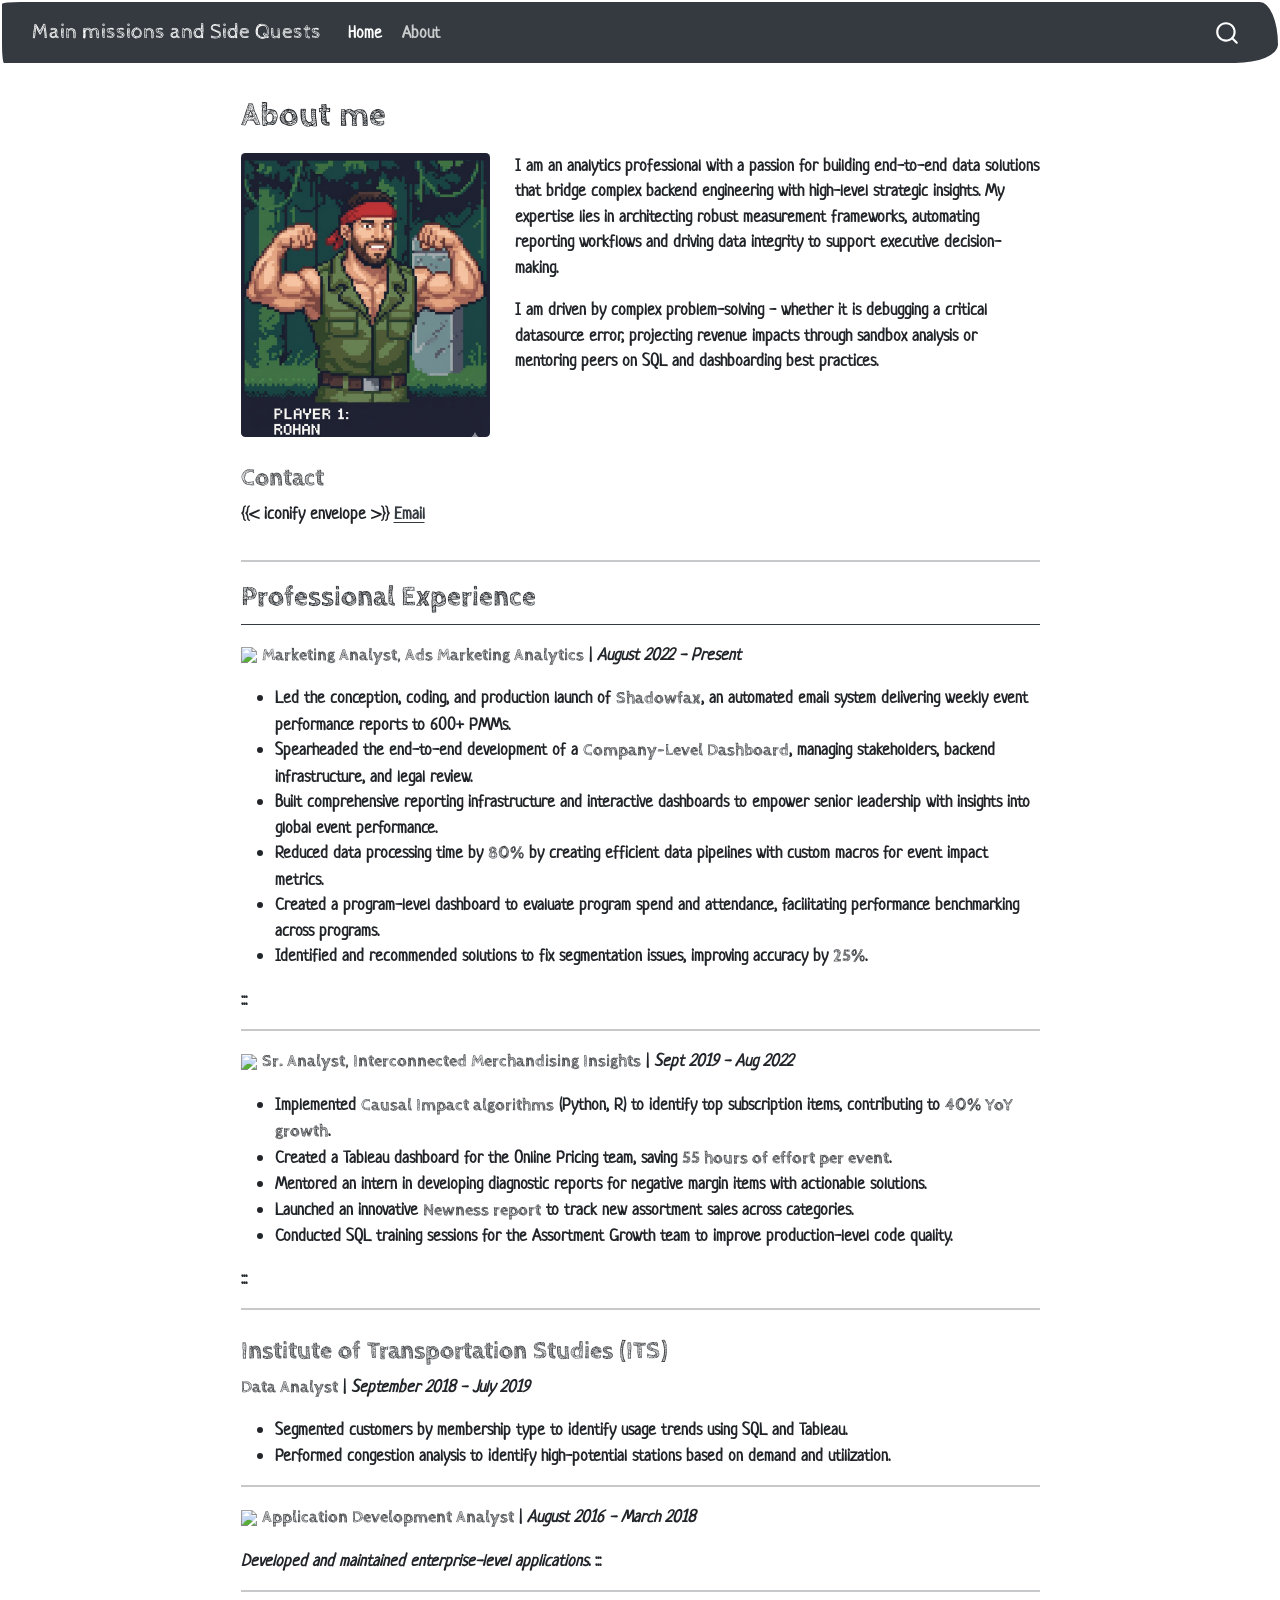
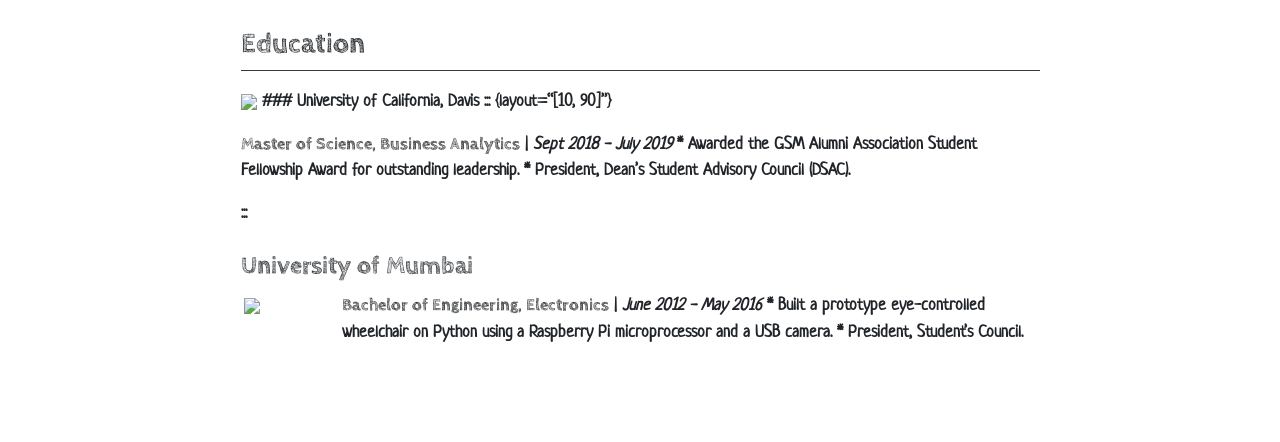
==== about.html @ 3fcb134b "Built site for gh-pages" ====
<!DOCTYPE html>
<html xmlns="http://www.w3.org/1999/xhtml" lang="en" xml:lang="en"><head>

<meta charset="utf-8">
<meta name="generator" content="quarto-1.9.37">

<meta name="viewport" content="width=device-width, initial-scale=1.0, user-scalable=yes">


<title>About me – Main missions and Side Quests</title>
<style>
/* Default styles provided by pandoc.
** See https://pandoc.org/MANUAL.html#variables-for-html for config info.
*/
code{white-space: pre-wrap;}
span.smallcaps{font-variant: small-caps;}
div.columns{display: flex; gap: min(4vw, 1.5em);}
div.column{flex: auto; overflow-x: auto;}
div.hanging-indent{margin-left: 1.5em; text-indent: -1.5em;}
ul.task-list{list-style: none;}
ul.task-list li input[type="checkbox"] {
  width: 0.8em;
  margin: 0 0.8em 0.2em -1em; /* quarto-specific, see https://github.com/quarto-dev/quarto-cli/issues/4556 */ 
  vertical-align: middle;
}
</style>


<script src="site_libs/quarto-nav/quarto-nav.js"></script>
<script src="site_libs/quarto-nav/headroom.min.js"></script>
<script src="site_libs/clipboard/clipboard.min.js"></script>
<script src="site_libs/quarto-search/autocomplete.umd.js"></script>
<script src="site_libs/quarto-search/fuse.min.js"></script>
<script src="site_libs/quarto-search/quarto-search.js"></script>
<meta name="quarto:offset" content="./">
<script src="site_libs/quarto-html/quarto.js" type="module"></script>
<script src="site_libs/quarto-html/tabsets/tabsets.js" type="module"></script>
<script src="site_libs/quarto-html/popper.min.js"></script>
<script src="site_libs/quarto-html/tippy.umd.min.js"></script>
<script src="site_libs/quarto-html/anchor.min.js"></script>
<link href="site_libs/quarto-html/tippy.css" rel="stylesheet">
<link href="site_libs/quarto-html/quarto-syntax-highlighting-7f8f88aac4f3542376d5c11b86a4c14d.css" rel="stylesheet" id="quarto-text-highlighting-styles">
<script src="site_libs/bootstrap/bootstrap.min.js"></script>
<link href="site_libs/bootstrap/bootstrap-icons.css" rel="stylesheet">
<link href="site_libs/bootstrap/bootstrap-2849ba52c8fd91b69bf2437f91089512.min.css" rel="stylesheet" append-hash="true" id="quarto-bootstrap" data-mode="light">
<script id="quarto-search-options" type="application/json">{
  "location": "navbar",
  "copy-button": false,
  "collapse-after": 3,
  "panel-placement": "end",
  "type": "overlay",
  "limit": 50,
  "keyboard-shortcut": [
    "f",
    "/",
    "s"
  ],
  "show-item-context": false,
  "language": {
    "search-no-results-text": "No results",
    "search-matching-documents-text": "matching documents",
    "search-copy-link-title": "Copy link to search",
    "search-hide-matches-text": "Hide additional matches",
    "search-more-match-text": "more match in this document",
    "search-more-matches-text": "more matches in this document",
    "search-clear-button-title": "Clear",
    "search-text-placeholder": "",
    "search-detached-cancel-button-title": "Cancel",
    "search-submit-button-title": "Submit",
    "search-label": "Search"
  }
}</script>


</head>

<body class="nav-fixed fullcontent quarto-light">

<div id="quarto-search-results"></div>
  <header id="quarto-header" class="headroom fixed-top">
    <nav class="navbar navbar-expand-lg " data-bs-theme="dark">
      <div class="navbar-container container-fluid">
      <div class="navbar-brand-container mx-auto">
    <a class="navbar-brand" href="./index.html">
    <span class="navbar-title">Main missions and Side Quests</span>
    </a>
  </div>
            <div id="quarto-search" class="" title="Search"></div>
          <button class="navbar-toggler" type="button" data-bs-toggle="collapse" data-bs-target="#navbarCollapse" aria-controls="navbarCollapse" role="menu" aria-expanded="false" aria-label="Toggle navigation" onclick="if (window.quartoToggleHeadroom) { window.quartoToggleHeadroom(); }">
  <span class="navbar-toggler-icon"></span>
</button>
          <div class="collapse navbar-collapse" id="navbarCollapse">
            <ul class="navbar-nav navbar-nav-scroll me-auto">
  <li class="nav-item">
    <a class="nav-link" href="./index.html"> 
<span class="menu-text">Home</span></a>
  </li>  
  <li class="nav-item">
    <a class="nav-link active" href="./about.html" aria-current="page"> 
<span class="menu-text">About</span></a>
  </li>  
</ul>
          </div> <!-- /navcollapse -->
            <div class="quarto-navbar-tools">
</div>
      </div> <!-- /container-fluid -->
    </nav>
</header>
<!-- content -->
<div id="quarto-content" class="quarto-container page-columns page-rows-contents page-layout-article page-navbar">
<!-- sidebar -->
<!-- margin-sidebar -->
    
<!-- main -->
<main class="content" id="quarto-document-content">

<header id="title-block-header" class="quarto-title-block default">
<div class="quarto-title">
<h1 class="title">About me</h1>
</div>



<div class="quarto-title-meta">

    
  
    
  </div>
  


</header>


<div class="grid">
<div class="g-col-12 g-col-md-4">
<p><img src="RohanContra.jpg" class="rounded img-fluid"></p>
<section id="contact" class="level3">
<h3 class="anchored" data-anchor-id="contact">Contact</h3>
<p>{{&lt; iconify envelope &gt;}} <a href="mailto:rohnshinge@gmail.com">Email</a></p>
</section>
</div>
<div class="g-col-12 g-col-md-8">
<p>I am an analytics professional with a passion for building end-to-end data solutions that bridge complex backend engineering with high-level strategic insights. My expertise lies in architecting robust measurement frameworks, automating reporting workflows and driving data integrity to support executive decision-making.</p>
<p>I am driven by complex problem-solving - whether it is debugging a critical datasource error, projecting revenue impacts through sandbox analysis or mentoring peers on SQL and dashboarding best practices.</p>
</div>
</div>
<hr>
<section id="professional-experience" class="level2">
<h2 class="anchored" data-anchor-id="professional-experience">Professional Experience</h2>
<p><img src="https://upload.wikimedia.org/wikipedia/commons/2/2f/Google_2015_logo.svg" class="img-fluid" width="80"> <strong>Marketing Analyst, Ads Marketing Analytics</strong> | <em>August 2022 - Present</em></p>
<div>
<ul>
<li>Led the conception, coding, and production launch of <strong>Shadowfax</strong>, an automated email system delivering weekly event performance reports to 600+ PMMs.</li>
<li>Spearheaded the end-to-end development of a <strong>Company-Level Dashboard</strong>, managing stakeholders, backend infrastructure, and legal review.</li>
<li>Built comprehensive reporting infrastructure and interactive dashboards to empower senior leadership with insights into global event performance.</li>
<li>Reduced data processing time by <strong>80%</strong> by creating efficient data pipelines with custom macros for event impact metrics.</li>
<li>Created a program-level dashboard to evaluate program spend and attendance, facilitating performance benchmarking across programs.</li>
<li>Identified and recommended solutions to fix segmentation issues, improving accuracy by <strong>25%</strong>.</li>
</ul>
</div>
<p>:::</p>
<hr>
<p><img src="https://upload.wikimedia.org/wikipedia/commons/5/5f/TheHomeDepot.svg" class="img-fluid" width="50"> <strong>Sr.&nbsp;Analyst, Interconnected Merchandising Insights</strong> | <em>Sept 2019 - Aug 2022</em></p>
<div>
<ul>
<li>Implemented <strong>Causal Impact algorithms</strong> (Python, R) to identify top subscription items, contributing to <strong>40% YoY growth</strong>.</li>
<li>Created a Tableau dashboard for the Online Pricing team, saving <strong>55 hours of effort per event</strong>.</li>
<li>Mentored an intern in developing diagnostic reports for negative margin items with actionable solutions.</li>
<li>Launched an innovative <strong>Newness report</strong> to track new assortment sales across categories.</li>
<li>Conducted SQL training sessions for the Assortment Growth team to improve production-level code quality.</li>
</ul>
</div>
<p>:::</p>
<hr>
<section id="institute-of-transportation-studies-its" class="level3">
<h3 class="anchored" data-anchor-id="institute-of-transportation-studies-its">Institute of Transportation Studies (ITS)</h3>
<p><strong>Data Analyst</strong> | <em>September 2018 - July 2019</em></p>
<ul>
<li>Segmented customers by membership type to identify usage trends using SQL and Tableau.</li>
<li>Performed congestion analysis to identify high-potential stations based on demand and utilization.</li>
</ul>
<hr>
<p><img src="https://upload.wikimedia.org/wikipedia/commons/c/cd/Accenture.svg" class="img-fluid" width="80"> <strong>Application Development Analyst</strong> | <em>August 2016 - March 2018</em></p>
<p><em>Developed and maintained enterprise-level applications.</em> :::</p>
<hr>
</section>
</section>
<section id="education" class="level2">
<h2 class="anchored" data-anchor-id="education">Education</h2>
<p><img src="https://upload.wikimedia.org/wikipedia/commons/6/67/UCD_GSM_logo.PNG" class="img-fluid" width="80"> ### University of California, Davis ::: {layout=“[10, 90]”}</p>
<div>
<p><strong>Master of Science, Business Analytics</strong> | <em>Sept 2018 - July 2019</em> * Awarded the GSM Alumni Association Student Fellowship Award for outstanding leadership. * President, Dean’s Student Advisory Council (DSAC).</p>
</div>
<p>:::</p>
<section id="university-of-mumbai" class="level3">
<h3 class="anchored" data-anchor-id="university-of-mumbai">University of Mumbai</h3>
<div class="quarto-layout-panel" data-layout="[10, 90]">
<div class="quarto-layout-row">
<div class="quarto-layout-cell" style="flex-basis: 10.0%;justify-content: center;">
<p><img src="https://upload.wikimedia.org/wikipedia/en/3/34/University_of_Mumbai_logo.png" class="img-fluid" width="80"></p>
</div>
<div class="quarto-layout-cell" style="flex-basis: 90.0%;justify-content: flex-start;">
<p><strong>Bachelor of Engineering, Electronics</strong> | <em>June 2012 - May 2016</em> * Built a prototype eye-controlled wheelchair on Python using a Raspberry Pi microprocessor and a USB camera. * President, Student’s Council.</p>
</div>
</div>
</div>


</section>
</section>

</main> <!-- /main -->
<script id="quarto-html-after-body" type="application/javascript">
  window.document.addEventListener("DOMContentLoaded", function (event) {
    const icon = "";
    const anchorJS = new window.AnchorJS();
    anchorJS.options = {
      placement: 'right',
      icon: icon
    };
    anchorJS.add('.anchored');
    const isCodeAnnotation = (el) => {
      for (const clz of el.classList) {
        if (clz.startsWith('code-annotation-')) {                     
          return true;
        }
      }
      return false;
    }
    const onCopySuccess = function(e) {
      // button target
      const button = e.trigger;
      // don't keep focus
      button.blur();
      // flash "checked"
      button.classList.add('code-copy-button-checked');
      var currentTitle = button.getAttribute("title");
      button.setAttribute("title", "Copied!");
      let tooltip;
      if (window.bootstrap) {
        button.setAttribute("data-bs-toggle", "tooltip");
        button.setAttribute("data-bs-placement", "left");
        button.setAttribute("data-bs-title", "Copied!");
        tooltip = new bootstrap.Tooltip(button, 
          { trigger: "manual", 
            customClass: "code-copy-button-tooltip",
            offset: [0, -8]});
        tooltip.show();    
      }
      setTimeout(function() {
        if (tooltip) {
          tooltip.hide();
          button.removeAttribute("data-bs-title");
          button.removeAttribute("data-bs-toggle");
          button.removeAttribute("data-bs-placement");
        }
        button.setAttribute("title", currentTitle);
        button.classList.remove('code-copy-button-checked');
      }, 1000);
      // clear code selection
      e.clearSelection();
    }
    const getTextToCopy = function(trigger) {
      const outerScaffold = trigger.parentElement.cloneNode(true);
      const codeEl = outerScaffold.querySelector('code');
      for (const childEl of codeEl.children) {
        if (isCodeAnnotation(childEl)) {
          childEl.remove();
        }
      }
      return codeEl.innerText;
    }
    const clipboard = new window.ClipboardJS('.code-copy-button:not([data-in-quarto-modal])', {
      text: getTextToCopy
    });
    clipboard.on('success', onCopySuccess);
    if (window.document.getElementById('quarto-embedded-source-code-modal')) {
      const clipboardModal = new window.ClipboardJS('.code-copy-button[data-in-quarto-modal]', {
        text: getTextToCopy,
        container: window.document.getElementById('quarto-embedded-source-code-modal')
      });
      clipboardModal.on('success', onCopySuccess);
    }
      var localhostRegex = new RegExp(/^(?:http|https):\/\/localhost\:?[0-9]*\//);
      var mailtoRegex = new RegExp(/^mailto:/);
        var filterRegex = new RegExp("https:\/\/rohanranshinge\.github\.io\/");
      var isInternal = (href) => {
          return filterRegex.test(href) || localhostRegex.test(href) || mailtoRegex.test(href);
      }
      // Inspect non-navigation links and adorn them if external
     var links = window.document.querySelectorAll('a[href]:not(.nav-link):not(.navbar-brand):not(.toc-action):not(.sidebar-link):not(.sidebar-item-toggle):not(.pagination-link):not(.no-external):not([aria-hidden]):not(.dropdown-item):not(.quarto-navigation-tool):not(.about-link)');
      for (var i=0; i<links.length; i++) {
        const link = links[i];
        if (!isInternal(link.href)) {
          // undo the damage that might have been done by quarto-nav.js in the case of
          // links that we want to consider external
          if (link.dataset.originalHref !== undefined) {
            link.href = link.dataset.originalHref;
          }
        }
      }
    function tippyHover(el, contentFn, onTriggerFn, onUntriggerFn) {
      const config = {
        allowHTML: true,
        maxWidth: 500,
        delay: 100,
        arrow: false,
        appendTo: function(el) {
            return el.parentElement;
        },
        interactive: true,
        interactiveBorder: 10,
        theme: 'quarto',
        placement: 'bottom-start',
      };
      if (contentFn) {
        config.content = contentFn;
      }
      if (onTriggerFn) {
        config.onTrigger = onTriggerFn;
      }
      if (onUntriggerFn) {
        config.onUntrigger = onUntriggerFn;
      }
      window.tippy(el, config); 
    }
    const noterefs = window.document.querySelectorAll('a[role="doc-noteref"]');
    for (var i=0; i<noterefs.length; i++) {
      const ref = noterefs[i];
      tippyHover(ref, function() {
        // use id or data attribute instead here
        let href = ref.getAttribute('data-footnote-href') || ref.getAttribute('href');
        try { href = new URL(href).hash; } catch {}
        const id = href.replace(/^#\/?/, "");
        const note = window.document.getElementById(id);
        if (note) {
          return note.innerHTML;
        } else {
          return "";
        }
      });
    }
    const xrefs = window.document.querySelectorAll('a.quarto-xref');
    const processXRef = (id, note) => {
      // Strip column container classes
      const stripColumnClz = (el) => {
        el.classList.remove("page-full", "page-columns");
        if (el.children) {
          for (const child of el.children) {
            stripColumnClz(child);
          }
        }
      }
      stripColumnClz(note)
      if (id === null || id.startsWith('sec-')) {
        // Special case sections, only their first couple elements
        const container = document.createElement("div");
        if (note.children && note.children.length > 2) {
          container.appendChild(note.children[0].cloneNode(true));
          for (let i = 1; i < note.children.length; i++) {
            const child = note.children[i];
            if (child.tagName === "P" && child.innerText === "") {
              continue;
            } else {
              container.appendChild(child.cloneNode(true));
              break;
            }
          }
          if (window.Quarto?.typesetMath) {
            window.Quarto.typesetMath(container);
          }
          return container.innerHTML
        } else {
          if (window.Quarto?.typesetMath) {
            window.Quarto.typesetMath(note);
          }
          return note.innerHTML;
        }
      } else {
        // Remove any anchor links if they are present
        const anchorLink = note.querySelector('a.anchorjs-link');
        if (anchorLink) {
          anchorLink.remove();
        }
        if (window.Quarto?.typesetMath) {
          window.Quarto.typesetMath(note);
        }
        if (note.classList.contains("callout")) {
          return note.outerHTML;
        } else {
          return note.innerHTML;
        }
      }
    }
    for (var i=0; i<xrefs.length; i++) {
      const xref = xrefs[i];
      tippyHover(xref, undefined, function(instance) {
        instance.disable();
        let url = xref.getAttribute('href');
        let hash = undefined; 
        if (url.startsWith('#')) {
          hash = url;
        } else {
          try { hash = new URL(url).hash; } catch {}
        }
        if (hash) {
          const id = hash.replace(/^#\/?/, "");
          const note = window.document.getElementById(id);
          if (note !== null) {
            try {
              const html = processXRef(id, note.cloneNode(true));
              instance.setContent(html);
            } finally {
              instance.enable();
              instance.show();
            }
          } else {
            // See if we can fetch this
            fetch(url.split('#')[0])
            .then(res => res.text())
            .then(html => {
              const parser = new DOMParser();
              const htmlDoc = parser.parseFromString(html, "text/html");
              const note = htmlDoc.getElementById(id);
              if (note !== null) {
                const html = processXRef(id, note);
                instance.setContent(html);
              } 
            }).finally(() => {
              instance.enable();
              instance.show();
            });
          }
        } else {
          // See if we can fetch a full url (with no hash to target)
          // This is a special case and we should probably do some content thinning / targeting
          fetch(url)
          .then(res => res.text())
          .then(html => {
            const parser = new DOMParser();
            const htmlDoc = parser.parseFromString(html, "text/html");
            const note = htmlDoc.querySelector('main.content');
            if (note !== null) {
              // This should only happen for chapter cross references
              // (since there is no id in the URL)
              // remove the first header
              if (note.children.length > 0 && note.children[0].tagName === "HEADER") {
                note.children[0].remove();
              }
              const html = processXRef(null, note);
              instance.setContent(html);
            } 
          }).finally(() => {
            instance.enable();
            instance.show();
          });
        }
      }, function(instance) {
      });
    }
        let selectedAnnoteEl;
        const selectorForAnnotation = ( cell, annotation) => {
          let cellAttr = 'data-code-cell="' + cell + '"';
          let lineAttr = 'data-code-annotation="' +  annotation + '"';
          const selector = 'span[' + cellAttr + '][' + lineAttr + ']';
          return selector;
        }
        const selectCodeLines = (annoteEl) => {
          const doc = window.document;
          const targetCell = annoteEl.getAttribute("data-target-cell");
          const targetAnnotation = annoteEl.getAttribute("data-target-annotation");
          const annoteSpan = window.document.querySelector(selectorForAnnotation(targetCell, targetAnnotation));
          const lines = annoteSpan.getAttribute("data-code-lines").split(",");
          const lineIds = lines.map((line) => {
            return targetCell + "-" + line;
          })
          let top = null;
          let height = null;
          let parent = null;
          if (lineIds.length > 0) {
              //compute the position of the single el (top and bottom and make a div)
              const el = window.document.getElementById(lineIds[0]);
              top = el.offsetTop;
              height = el.offsetHeight;
              parent = el.parentElement.parentElement;
            if (lineIds.length > 1) {
              const lastEl = window.document.getElementById(lineIds[lineIds.length - 1]);
              const bottom = lastEl.offsetTop + lastEl.offsetHeight;
              height = bottom - top;
            }
            if (top !== null && height !== null && parent !== null) {
              // cook up a div (if necessary) and position it 
              let div = window.document.getElementById("code-annotation-line-highlight");
              if (div === null) {
                div = window.document.createElement("div");
                div.setAttribute("id", "code-annotation-line-highlight");
                div.style.position = 'absolute';
                parent.appendChild(div);
              }
              div.style.top = top - 2 + "px";
              div.style.height = height + 4 + "px";
              div.style.left = 0;
              let gutterDiv = window.document.getElementById("code-annotation-line-highlight-gutter");
              if (gutterDiv === null) {
                gutterDiv = window.document.createElement("div");
                gutterDiv.setAttribute("id", "code-annotation-line-highlight-gutter");
                gutterDiv.style.position = 'absolute';
                const codeCell = window.document.getElementById(targetCell);
                const gutter = codeCell.querySelector('.code-annotation-gutter');
                gutter.appendChild(gutterDiv);
              }
              gutterDiv.style.top = top - 2 + "px";
              gutterDiv.style.height = height + 4 + "px";
            }
            selectedAnnoteEl = annoteEl;
          }
        };
        const unselectCodeLines = () => {
          const elementsIds = ["code-annotation-line-highlight", "code-annotation-line-highlight-gutter"];
          elementsIds.forEach((elId) => {
            const div = window.document.getElementById(elId);
            if (div) {
              div.remove();
            }
          });
          selectedAnnoteEl = undefined;
        };
          // Handle positioning of the toggle
      window.addEventListener(
        "resize",
        throttle(() => {
          elRect = undefined;
          if (selectedAnnoteEl) {
            selectCodeLines(selectedAnnoteEl);
          }
        }, 10)
      );
      function throttle(fn, ms) {
      let throttle = false;
      let timer;
        return (...args) => {
          if(!throttle) { // first call gets through
              fn.apply(this, args);
              throttle = true;
          } else { // all the others get throttled
              if(timer) clearTimeout(timer); // cancel #2
              timer = setTimeout(() => {
                fn.apply(this, args);
                timer = throttle = false;
              }, ms);
          }
        };
      }
        // Attach click handler to the DT
        const annoteDls = window.document.querySelectorAll('dt[data-target-cell]');
        for (const annoteDlNode of annoteDls) {
          annoteDlNode.addEventListener('click', (event) => {
            const clickedEl = event.target;
            if (clickedEl !== selectedAnnoteEl) {
              unselectCodeLines();
              const activeEl = window.document.querySelector('dt[data-target-cell].code-annotation-active');
              if (activeEl) {
                activeEl.classList.remove('code-annotation-active');
              }
              selectCodeLines(clickedEl);
              clickedEl.classList.add('code-annotation-active');
            } else {
              // Unselect the line
              unselectCodeLines();
              clickedEl.classList.remove('code-annotation-active');
            }
          });
        }
    const findCites = (el) => {
      const parentEl = el.parentElement;
      if (parentEl) {
        const cites = parentEl.dataset.cites;
        if (cites) {
          return {
            el,
            cites: cites.split(' ')
          };
        } else {
          return findCites(el.parentElement)
        }
      } else {
        return undefined;
      }
    };
    var bibliorefs = window.document.querySelectorAll('a[role="doc-biblioref"]');
    for (var i=0; i<bibliorefs.length; i++) {
      const ref = bibliorefs[i];
      const citeInfo = findCites(ref);
      if (citeInfo) {
        tippyHover(citeInfo.el, function() {
          var popup = window.document.createElement('div');
          citeInfo.cites.forEach(function(cite) {
            var citeDiv = window.document.createElement('div');
            citeDiv.classList.add('hanging-indent');
            citeDiv.classList.add('csl-entry');
            var biblioDiv = window.document.getElementById('ref-' + cite);
            if (biblioDiv) {
              citeDiv.innerHTML = biblioDiv.innerHTML;
            }
            popup.appendChild(citeDiv);
          });
          return popup.innerHTML;
        });
      }
    }
  });
  </script>
</div> <!-- /content -->




</body></html>
---- site_libs/quarto-html/tippy.css ----
.tippy-box[data-animation=fade][data-state=hidden]{opacity:0}[data-tippy-root]{max-width:calc(100vw - 10px)}.tippy-box{position:relative;background-color:#333;color:#fff;border-radius:4px;font-size:14px;line-height:1.4;white-space:normal;outline:0;transition-property:transform,visibility,opacity}.tippy-box[data-placement^=top]>.tippy-arrow{bottom:0}.tippy-box[data-placement^=top]>.tippy-arrow:before{bottom:-7px;left:0;border-width:8px 8px 0;border-top-color:initial;transform-origin:center top}.tippy-box[data-placement^=bottom]>.tippy-arrow{top:0}.tippy-box[data-placement^=bottom]>.tippy-arrow:before{top:-7px;left:0;border-width:0 8px 8px;border-bottom-color:initial;transform-origin:center bottom}.tippy-box[data-placement^=left]>.tippy-arrow{right:0}.tippy-box[data-placement^=left]>.tippy-arrow:before{border-width:8px 0 8px 8px;border-left-color:initial;right:-7px;transform-origin:center left}.tippy-box[data-placement^=right]>.tippy-arrow{left:0}.tippy-box[data-placement^=right]>.tippy-arrow:before{left:-7px;border-width:8px 8px 8px 0;border-right-color:initial;transform-origin:center right}.tippy-box[data-inertia][data-state=visible]{transition-timing-function:cubic-bezier(.54,1.5,.38,1.11)}.tippy-arrow{width:16px;height:16px;color:#333}.tippy-arrow:before{content:"";position:absolute;border-color:transparent;border-style:solid}.tippy-content{position:relative;padding:5px 9px;z-index:1}
---- site_libs/quarto-html/quarto-syntax-highlighting-7f8f88aac4f3542376d5c11b86a4c14d.css ----
/* quarto syntax highlight colors */
:root {
  --quarto-hl-ot-color: #003B4F;
  --quarto-hl-at-color: #657422;
  --quarto-hl-ss-color: #20794D;
  --quarto-hl-an-color: #5E5E5E;
  --quarto-hl-fu-color: #4758AB;
  --quarto-hl-st-color: #20794D;
  --quarto-hl-cf-color: #003B4F;
  --quarto-hl-op-color: #5E5E5E;
  --quarto-hl-er-color: #AD0000;
  --quarto-hl-bn-color: #AD0000;
  --quarto-hl-al-color: #AD0000;
  --quarto-hl-va-color: #111111;
  --quarto-hl-bu-color: inherit;
  --quarto-hl-ex-color: inherit;
  --quarto-hl-pp-color: #AD0000;
  --quarto-hl-in-color: #5E5E5E;
  --quarto-hl-vs-color: #20794D;
  --quarto-hl-wa-color: #5E5E5E;
  --quarto-hl-do-color: #5E5E5E;
  --quarto-hl-im-color: #00769E;
  --quarto-hl-ch-color: #20794D;
  --quarto-hl-dt-color: #AD0000;
  --quarto-hl-fl-color: #AD0000;
  --quarto-hl-co-color: #5E5E5E;
  --quarto-hl-cv-color: #5E5E5E;
  --quarto-hl-cn-color: #8f5902;
  --quarto-hl-sc-color: #5E5E5E;
  --quarto-hl-dv-color: #AD0000;
  --quarto-hl-kw-color: #003B4F;
}

/* other quarto variables */
:root {
  --quarto-font-monospace: SFMono-Regular, Menlo, Monaco, Consolas, "Liberation Mono", "Courier New", monospace;
}

/* syntax highlight based on Pandoc's rules */
pre > code.sourceCode > span {
  color: #003B4F;
}

code.sourceCode > span {
  color: #003B4F;
}

div.sourceCode,
div.sourceCode pre.sourceCode {
  color: #003B4F;
}

/* Normal */
code span {
  color: #003B4F;
}

/* Alert */
code span.al {
  color: #AD0000;
  font-style: inherit;
}

/* Annotation */
code span.an {
  color: #5E5E5E;
  font-style: inherit;
}

/* Attribute */
code span.at {
  color: #657422;
  font-style: inherit;
}

/* BaseN */
code span.bn {
  color: #AD0000;
  font-style: inherit;
}

/* BuiltIn */
code span.bu {
  font-style: inherit;
}

/* ControlFlow */
code span.cf {
  color: #003B4F;
  font-weight: bold;
  font-style: inherit;
}

/* Char */
code span.ch {
  color: #20794D;
  font-style: inherit;
}

/* Constant */
code span.cn {
  color: #8f5902;
  font-style: inherit;
}

/* Comment */
code span.co {
  color: #5E5E5E;
  font-style: inherit;
}

/* CommentVar */
code span.cv {
  color: #5E5E5E;
  font-style: italic;
}

/* Documentation */
code span.do {
  color: #5E5E5E;
  font-style: italic;
}

/* DataType */
code span.dt {
  color: #AD0000;
  font-style: inherit;
}

/* DecVal */
code span.dv {
  color: #AD0000;
  font-style: inherit;
}

/* Error */
code span.er {
  color: #AD0000;
  font-style: inherit;
}

/* Extension */
code span.ex {
  font-style: inherit;
}

/* Float */
code span.fl {
  color: #AD0000;
  font-style: inherit;
}

/* Function */
code span.fu {
  color: #4758AB;
  font-style: inherit;
}

/* Import */
code span.im {
  color: #00769E;
  font-style: inherit;
}

/* Information */
code span.in {
  color: #5E5E5E;
  font-style: inherit;
}

/* Keyword */
code span.kw {
  color: #003B4F;
  font-weight: bold;
  font-style: inherit;
}

/* Operator */
code span.op {
  color: #5E5E5E;
  font-style: inherit;
}

/* Other */
code span.ot {
  color: #003B4F;
  font-style: inherit;
}

/* Preprocessor */
code span.pp {
  color: #AD0000;
  font-style: inherit;
}

/* SpecialChar */
code span.sc {
  color: #5E5E5E;
  font-style: inherit;
}

/* SpecialString */
code span.ss {
  color: #20794D;
  font-style: inherit;
}

/* String */
code span.st {
  color: #20794D;
  font-style: inherit;
}

/* Variable */
code span.va {
  color: #111111;
  font-style: inherit;
}

/* VerbatimString */
code span.vs {
  color: #20794D;
  font-style: inherit;
}

/* Warning */
code span.wa {
  color: #5E5E5E;
  font-style: italic;
}

.prevent-inlining {
  content: "</";
}

/*# sourceMappingURL=789ad8cd35626ba772517505b42a116e.css.map */
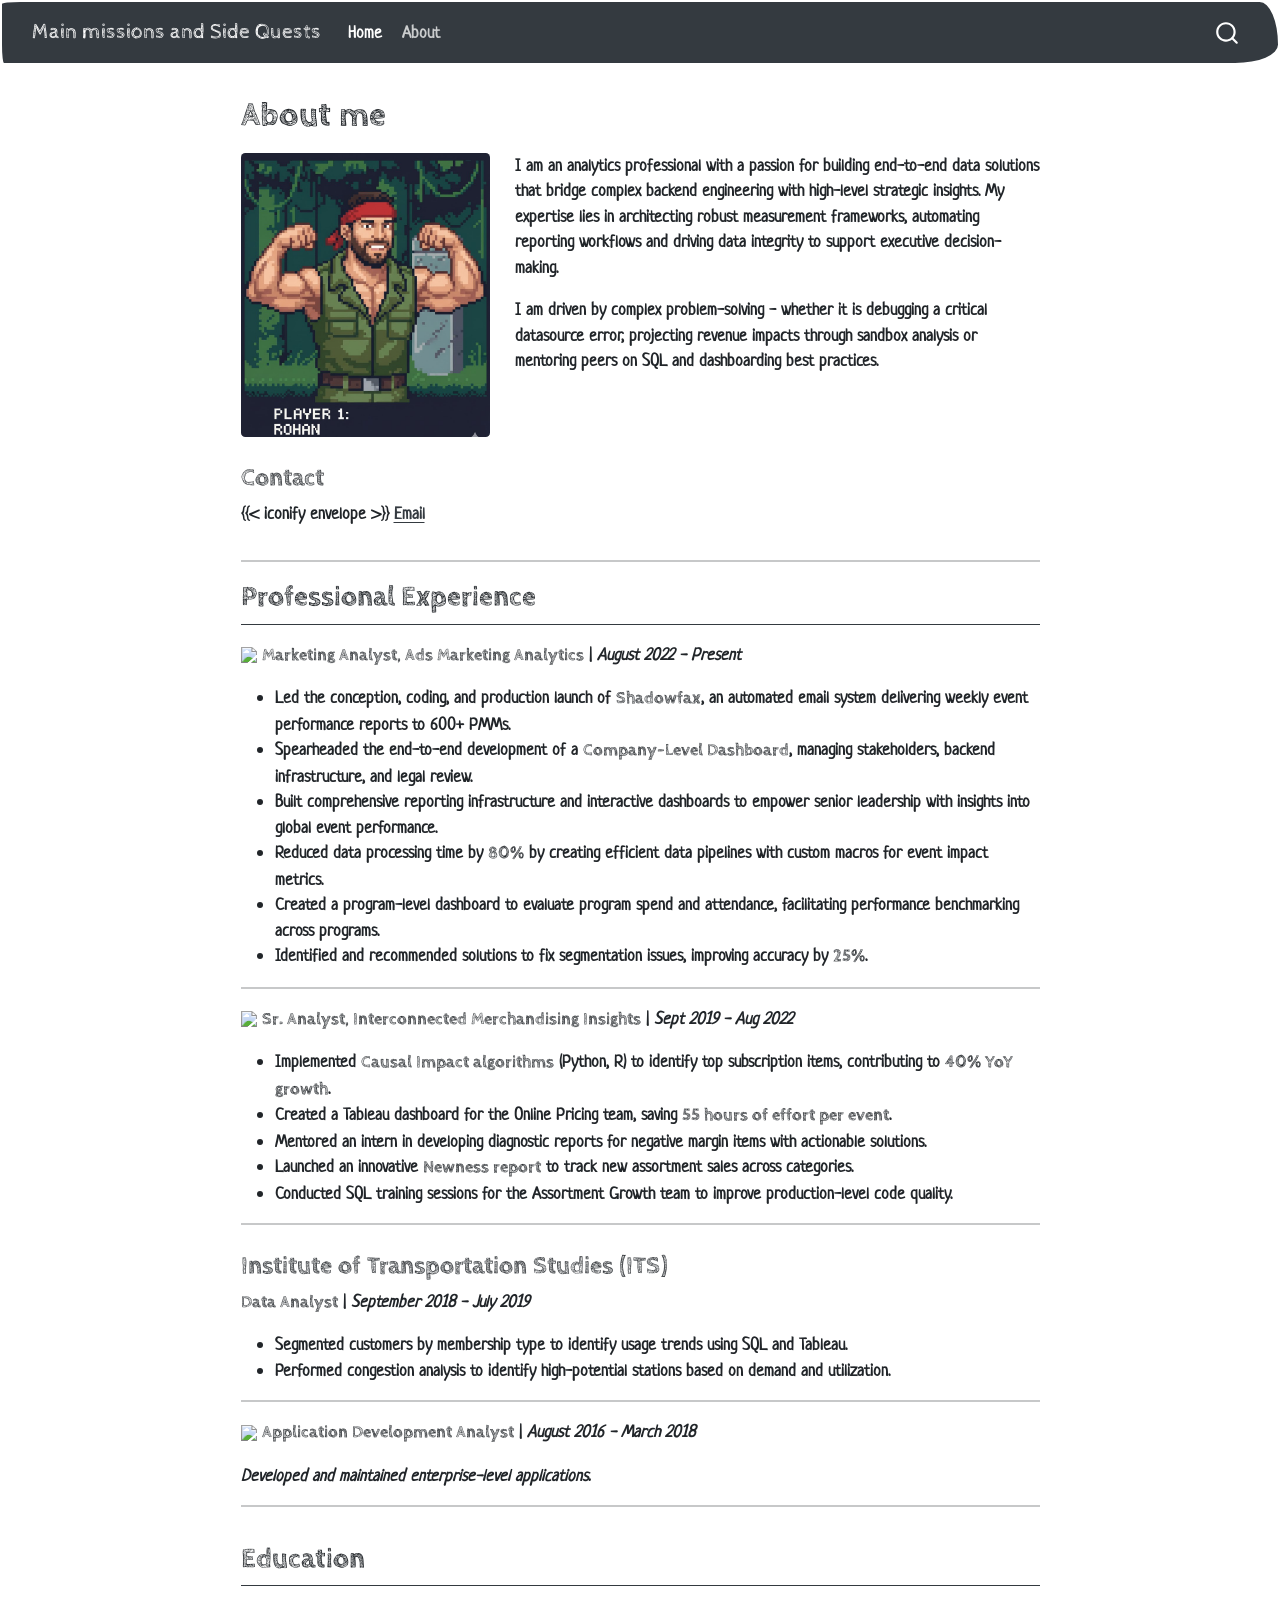
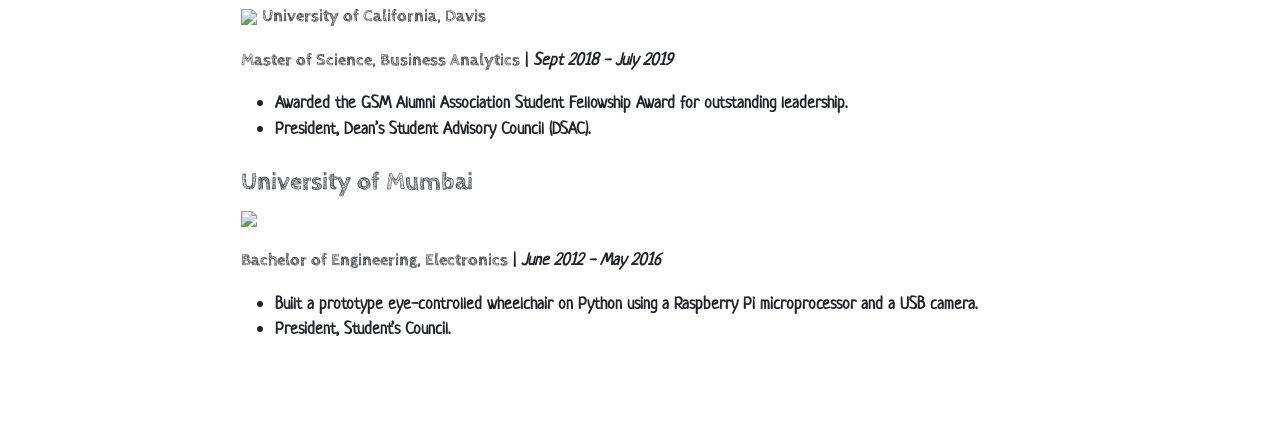
==== commit c31176fa: "Built site for gh-pages" ====
--- a/about.html
+++ b/about.html
@@ -160,7 +160,6 @@
 <li>Identified and recommended solutions to fix segmentation issues, improving accuracy by <strong>25%</strong>.</li>
 </ul>
 </div>
-<p>:::</p>
 <hr>
 <p><img src="https://upload.wikimedia.org/wikipedia/commons/5/5f/TheHomeDepot.svg" class="img-fluid" width="50"> <strong>Sr.&nbsp;Analyst, Interconnected Merchandising Insights</strong> | <em>Sept 2019 - Aug 2022</em></p>
 <div>
@@ -172,7 +171,6 @@
 <li>Conducted SQL training sessions for the Assortment Growth team to improve production-level code quality.</li>
 </ul>
 </div>
-<p>:::</p>
 <hr>
 <section id="institute-of-transportation-studies-its" class="level3">
 <h3 class="anchored" data-anchor-id="institute-of-transportation-studies-its">Institute of Transportation Studies (ITS)</h3>
@@ -183,28 +181,29 @@
 </ul>
 <hr>
 <p><img src="https://upload.wikimedia.org/wikipedia/commons/c/cd/Accenture.svg" class="img-fluid" width="80"> <strong>Application Development Analyst</strong> | <em>August 2016 - March 2018</em></p>
-<p><em>Developed and maintained enterprise-level applications.</em> :::</p>
+<p><em>Developed and maintained enterprise-level applications.</em></p>
 <hr>
 </section>
 </section>
 <section id="education" class="level2">
 <h2 class="anchored" data-anchor-id="education">Education</h2>
-<p><img src="https://upload.wikimedia.org/wikipedia/commons/6/67/UCD_GSM_logo.PNG" class="img-fluid" width="80"> ### University of California, Davis ::: {layout=“[10, 90]”}</p>
+<p><img src="https://upload.wikimedia.org/wikipedia/commons/6/67/UCD_GSM_logo.PNG" class="img-fluid" width="80"> <strong>University of California, Davis</strong></p>
 <div>
-<p><strong>Master of Science, Business Analytics</strong> | <em>Sept 2018 - July 2019</em> * Awarded the GSM Alumni Association Student Fellowship Award for outstanding leadership. * President, Dean’s Student Advisory Council (DSAC).</p>
-</div>
-<p>:::</p>
+<p><strong>Master of Science, Business Analytics</strong> | <em>Sept 2018 - July 2019</em></p>
+<ul>
+<li>Awarded the GSM Alumni Association Student Fellowship Award for outstanding leadership.</li>
+<li>President, Dean’s Student Advisory Council (DSAC).</li>
+</ul>
+</div>
 <section id="university-of-mumbai" class="level3">
 <h3 class="anchored" data-anchor-id="university-of-mumbai">University of Mumbai</h3>
-<div class="quarto-layout-panel" data-layout="[10, 90]">
-<div class="quarto-layout-row">
-<div class="quarto-layout-cell" style="flex-basis: 10.0%;justify-content: center;">
 <p><img src="https://upload.wikimedia.org/wikipedia/en/3/34/University_of_Mumbai_logo.png" class="img-fluid" width="80"></p>
-</div>
-<div class="quarto-layout-cell" style="flex-basis: 90.0%;justify-content: flex-start;">
-<p><strong>Bachelor of Engineering, Electronics</strong> | <em>June 2012 - May 2016</em> * Built a prototype eye-controlled wheelchair on Python using a Raspberry Pi microprocessor and a USB camera. * President, Student’s Council.</p>
-</div>
-</div>
+<div>
+<p><strong>Bachelor of Engineering, Electronics</strong> | <em>June 2012 - May 2016</em></p>
+<ul>
+<li>Built a prototype eye-controlled wheelchair on Python using a Raspberry Pi microprocessor and a USB camera.</li>
+<li>President, Student’s Council.</li>
+</ul>
 </div>
 
 
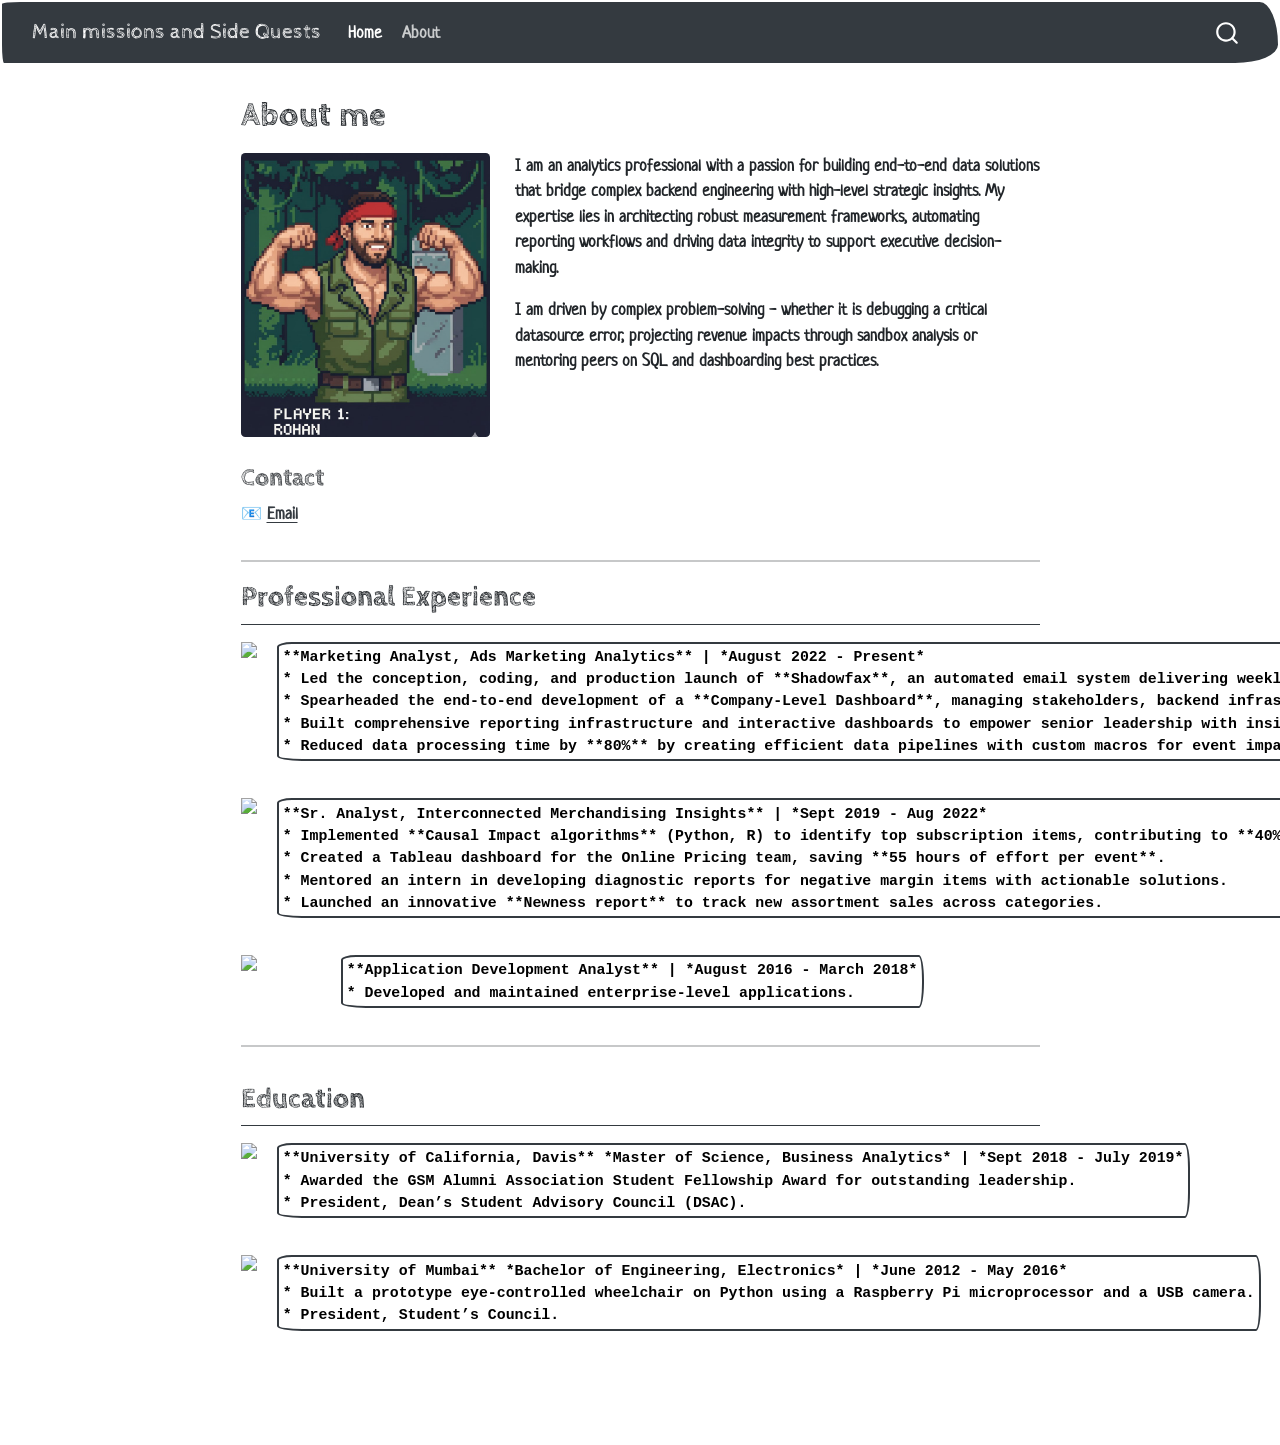
==== commit 5993b19a: "Built site for gh-pages" ====
--- a/about.html
+++ b/about.html
@@ -138,7 +138,7 @@
 <p><img src="RohanContra.jpg" class="rounded img-fluid"></p>
 <section id="contact" class="level3">
 <h3 class="anchored" data-anchor-id="contact">Contact</h3>
-<p>{{&lt; iconify envelope &gt;}} <a href="mailto:rohnshinge@gmail.com">Email</a></p>
+<p>📧 <a href="mailto:rohnshinge@gmail.com">Email</a></p>
 </section>
 </div>
 <div class="g-col-12 g-col-md-8">
@@ -149,65 +149,55 @@
 <hr>
 <section id="professional-experience" class="level2">
 <h2 class="anchored" data-anchor-id="professional-experience">Professional Experience</h2>
-<p><img src="https://upload.wikimedia.org/wikipedia/commons/2/2f/Google_2015_logo.svg" class="img-fluid" width="80"> <strong>Marketing Analyst, Ads Marketing Analytics</strong> | <em>August 2022 - Present</em></p>
+<div style="display: flex; align-items: start; gap: 20px; margin-bottom: 20px;">
+<img src="https://upload.wikimedia.org/wikipedia/commons/2/2f/Google_2015_logo.svg" width="80">
 <div>
-<ul>
-<li>Led the conception, coding, and production launch of <strong>Shadowfax</strong>, an automated email system delivering weekly event performance reports to 600+ PMMs.</li>
-<li>Spearheaded the end-to-end development of a <strong>Company-Level Dashboard</strong>, managing stakeholders, backend infrastructure, and legal review.</li>
-<li>Built comprehensive reporting infrastructure and interactive dashboards to empower senior leadership with insights into global event performance.</li>
-<li>Reduced data processing time by <strong>80%</strong> by creating efficient data pipelines with custom macros for event impact metrics.</li>
-<li>Created a program-level dashboard to evaluate program spend and attendance, facilitating performance benchmarking across programs.</li>
-<li>Identified and recommended solutions to fix segmentation issues, improving accuracy by <strong>25%</strong>.</li>
-</ul>
+<pre><code>**Marketing Analyst, Ads Marketing Analytics** | *August 2022 - Present*
+* Led the conception, coding, and production launch of **Shadowfax**, an automated email system delivering weekly event performance reports to 600+ PMMs.
+* Spearheaded the end-to-end development of a **Company-Level Dashboard**, managing stakeholders, backend infrastructure, and legal review.
+* Built comprehensive reporting infrastructure and interactive dashboards to empower senior leadership with insights into global event performance.
+* Reduced data processing time by **80%** by creating efficient data pipelines with custom macros for event impact metrics.</code></pre>
+</div>
+</div>
+<div style="display: flex; align-items: start; gap: 20px; margin-bottom: 20px;">
+<img src="https://upload.wikimedia.org/wikipedia/commons/5/5f/TheHomeDepot.svg" width="50">
+<div>
+<pre><code>**Sr. Analyst, Interconnected Merchandising Insights** | *Sept 2019 - Aug 2022*
+* Implemented **Causal Impact algorithms** (Python, R) to identify top subscription items, contributing to **40% YoY growth**.
+* Created a Tableau dashboard for the Online Pricing team, saving **55 hours of effort per event**.
+* Mentored an intern in developing diagnostic reports for negative margin items with actionable solutions.
+* Launched an innovative **Newness report** to track new assortment sales across categories.</code></pre>
+</div>
+</div>
+<div style="display: flex; align-items: start; gap: 20px; margin-bottom: 20px;">
+<img src="https://upload.wikimedia.org/wikipedia/commons/c/cd/Accenture.svg" width="80">
+<div>
+<pre><code>**Application Development Analyst** | *August 2016 - March 2018*
+* Developed and maintained enterprise-level applications.</code></pre>
+</div>
 </div>
 <hr>
-<p><img src="https://upload.wikimedia.org/wikipedia/commons/5/5f/TheHomeDepot.svg" class="img-fluid" width="50"> <strong>Sr.&nbsp;Analyst, Interconnected Merchandising Insights</strong> | <em>Sept 2019 - Aug 2022</em></p>
-<div>
-<ul>
-<li>Implemented <strong>Causal Impact algorithms</strong> (Python, R) to identify top subscription items, contributing to <strong>40% YoY growth</strong>.</li>
-<li>Created a Tableau dashboard for the Online Pricing team, saving <strong>55 hours of effort per event</strong>.</li>
-<li>Mentored an intern in developing diagnostic reports for negative margin items with actionable solutions.</li>
-<li>Launched an innovative <strong>Newness report</strong> to track new assortment sales across categories.</li>
-<li>Conducted SQL training sessions for the Assortment Growth team to improve production-level code quality.</li>
-</ul>
-</div>
-<hr>
-<section id="institute-of-transportation-studies-its" class="level3">
-<h3 class="anchored" data-anchor-id="institute-of-transportation-studies-its">Institute of Transportation Studies (ITS)</h3>
-<p><strong>Data Analyst</strong> | <em>September 2018 - July 2019</em></p>
-<ul>
-<li>Segmented customers by membership type to identify usage trends using SQL and Tableau.</li>
-<li>Performed congestion analysis to identify high-potential stations based on demand and utilization.</li>
-</ul>
-<hr>
-<p><img src="https://upload.wikimedia.org/wikipedia/commons/c/cd/Accenture.svg" class="img-fluid" width="80"> <strong>Application Development Analyst</strong> | <em>August 2016 - March 2018</em></p>
-<p><em>Developed and maintained enterprise-level applications.</em></p>
-<hr>
-</section>
 </section>
 <section id="education" class="level2">
 <h2 class="anchored" data-anchor-id="education">Education</h2>
-<p><img src="https://upload.wikimedia.org/wikipedia/commons/6/67/UCD_GSM_logo.PNG" class="img-fluid" width="80"> <strong>University of California, Davis</strong></p>
+<div style="display: flex; align-items: start; gap: 20px; margin-bottom: 20px;">
+<img src="https://upload.wikimedia.org/wikipedia/commons/6/67/UCD_GSM_logo.PNG" width="80">
 <div>
-<p><strong>Master of Science, Business Analytics</strong> | <em>Sept 2018 - July 2019</em></p>
-<ul>
-<li>Awarded the GSM Alumni Association Student Fellowship Award for outstanding leadership.</li>
-<li>President, Dean’s Student Advisory Council (DSAC).</li>
-</ul>
-</div>
-<section id="university-of-mumbai" class="level3">
-<h3 class="anchored" data-anchor-id="university-of-mumbai">University of Mumbai</h3>
-<p><img src="https://upload.wikimedia.org/wikipedia/en/3/34/University_of_Mumbai_logo.png" class="img-fluid" width="80"></p>
+<pre><code>**University of California, Davis** *Master of Science, Business Analytics* | *Sept 2018 - July 2019*
+* Awarded the GSM Alumni Association Student Fellowship Award for outstanding leadership.
+* President, Dean’s Student Advisory Council (DSAC).</code></pre>
+</div>
+</div>
+<div style="display: flex; align-items: start; gap: 20px; margin-bottom: 20px;">
+<img src="https://upload.wikimedia.org/wikipedia/en/3/34/University_of_Mumbai_logo.png" width="80">
 <div>
-<p><strong>Bachelor of Engineering, Electronics</strong> | <em>June 2012 - May 2016</em></p>
-<ul>
-<li>Built a prototype eye-controlled wheelchair on Python using a Raspberry Pi microprocessor and a USB camera.</li>
-<li>President, Student’s Council.</li>
-</ul>
-</div>
-
-
-</section>
+<pre><code>**University of Mumbai** *Bachelor of Engineering, Electronics* | *June 2012 - May 2016*
+* Built a prototype eye-controlled wheelchair on Python using a Raspberry Pi microprocessor and a USB camera.
+* President, Student’s Council.</code></pre>
+</div>
+</div>
+
+
 </section>
 
 </main> <!-- /main -->
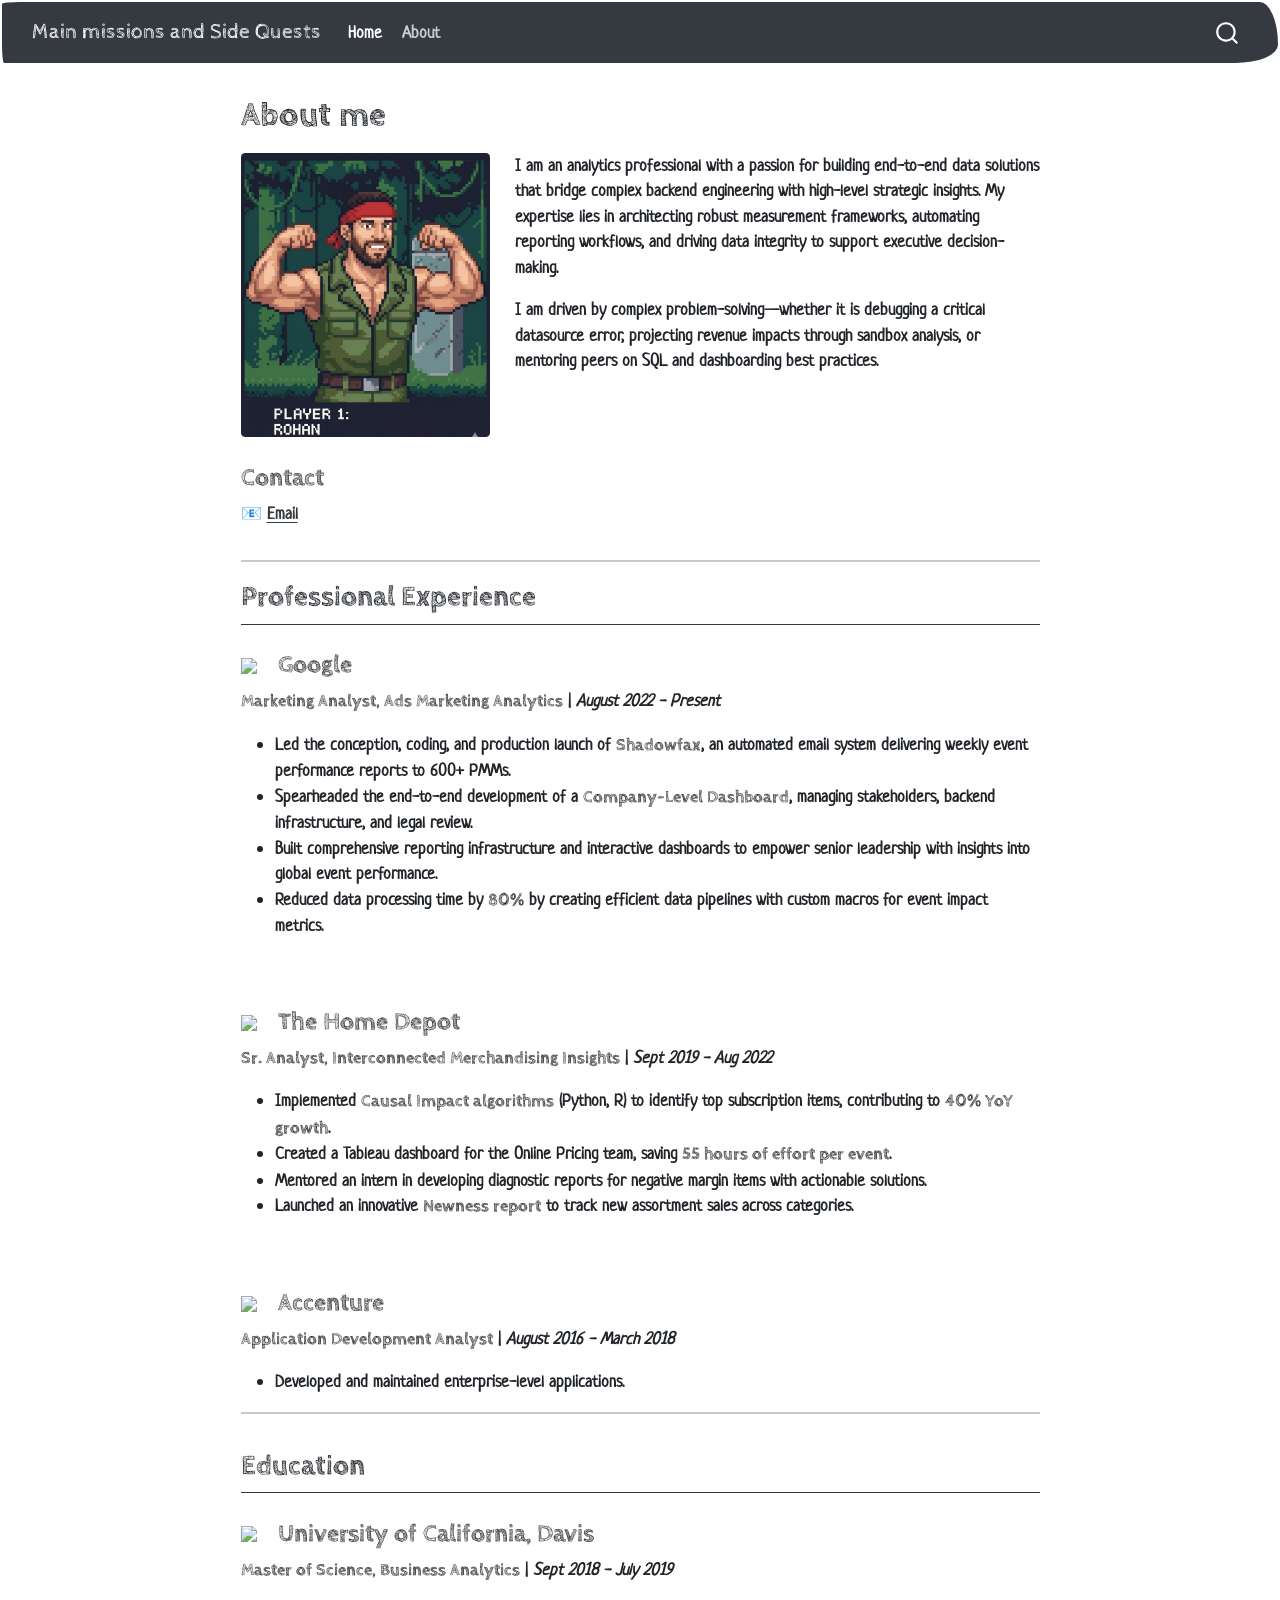
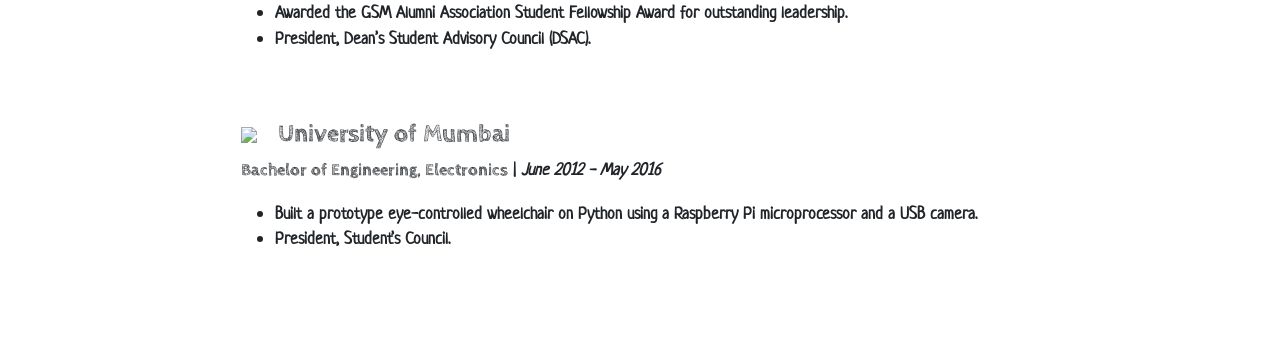
==== commit c0437d32: "Built site for gh-pages" ====
--- a/about.html
+++ b/about.html
@@ -142,62 +142,65 @@
 </section>
 </div>
 <div class="g-col-12 g-col-md-8">
-<p>I am an analytics professional with a passion for building end-to-end data solutions that bridge complex backend engineering with high-level strategic insights. My expertise lies in architecting robust measurement frameworks, automating reporting workflows and driving data integrity to support executive decision-making.</p>
-<p>I am driven by complex problem-solving - whether it is debugging a critical datasource error, projecting revenue impacts through sandbox analysis or mentoring peers on SQL and dashboarding best practices.</p>
+<p>I am an analytics professional with a passion for building end-to-end data solutions that bridge complex backend engineering with high-level strategic insights. My expertise lies in architecting robust measurement frameworks, automating reporting workflows, and driving data integrity to support executive decision-making.</p>
+<p>I am driven by complex problem-solving—whether it is debugging a critical datasource error, projecting revenue impacts through sandbox analysis, or mentoring peers on SQL and dashboarding best practices.</p>
 </div>
 </div>
 <hr>
 <section id="professional-experience" class="level2">
 <h2 class="anchored" data-anchor-id="professional-experience">Professional Experience</h2>
-<div style="display: flex; align-items: start; gap: 20px; margin-bottom: 20px;">
-<img src="https://upload.wikimedia.org/wikipedia/commons/2/2f/Google_2015_logo.svg" width="80">
-<div>
-<pre><code>**Marketing Analyst, Ads Marketing Analytics** | *August 2022 - Present*
-* Led the conception, coding, and production launch of **Shadowfax**, an automated email system delivering weekly event performance reports to 600+ PMMs.
-* Spearheaded the end-to-end development of a **Company-Level Dashboard**, managing stakeholders, backend infrastructure, and legal review.
-* Built comprehensive reporting infrastructure and interactive dashboards to empower senior leadership with insights into global event performance.
-* Reduced data processing time by **80%** by creating efficient data pipelines with custom macros for event impact metrics.</code></pre>
-</div>
-</div>
-<div style="display: flex; align-items: start; gap: 20px; margin-bottom: 20px;">
-<img src="https://upload.wikimedia.org/wikipedia/commons/5/5f/TheHomeDepot.svg" width="50">
-<div>
-<pre><code>**Sr. Analyst, Interconnected Merchandising Insights** | *Sept 2019 - Aug 2022*
-* Implemented **Causal Impact algorithms** (Python, R) to identify top subscription items, contributing to **40% YoY growth**.
-* Created a Tableau dashboard for the Online Pricing team, saving **55 hours of effort per event**.
-* Mentored an intern in developing diagnostic reports for negative margin items with actionable solutions.
-* Launched an innovative **Newness report** to track new assortment sales across categories.</code></pre>
-</div>
-</div>
-<div style="display: flex; align-items: start; gap: 20px; margin-bottom: 20px;">
-<img src="https://upload.wikimedia.org/wikipedia/commons/c/cd/Accenture.svg" width="80">
-<div>
-<pre><code>**Application Development Analyst** | *August 2016 - March 2018*
-* Developed and maintained enterprise-level applications.</code></pre>
-</div>
-</div>
+<section id="google" class="level3">
+<h3 class="anchored" data-anchor-id="google"><img src="https://upload.wikimedia.org/wikipedia/commons/2/2f/Google_2015_logo.svg" width="80" style="vertical-align:middle; margin-right:15px;"> Google</h3>
+<p><strong>Marketing Analyst, Ads Marketing Analytics</strong> | <em>August 2022 - Present</em></p>
+<ul>
+<li>Led the conception, coding, and production launch of <strong>Shadowfax</strong>, an automated email system delivering weekly event performance reports to 600+ PMMs.</li>
+<li>Spearheaded the end-to-end development of a <strong>Company-Level Dashboard</strong>, managing stakeholders, backend infrastructure, and legal review.</li>
+<li>Built comprehensive reporting infrastructure and interactive dashboards to empower senior leadership with insights into global event performance.</li>
+<li>Reduced data processing time by <strong>80%</strong> by creating efficient data pipelines with custom macros for event impact metrics.</li>
+</ul>
+<p><br></p>
+</section>
+<section id="the-home-depot" class="level3">
+<h3 class="anchored" data-anchor-id="the-home-depot"><img src="https://upload.wikimedia.org/wikipedia/commons/5/5f/TheHomeDepot.svg" width="40" style="vertical-align:middle; margin-right:15px;"> The Home Depot</h3>
+<p><strong>Sr.&nbsp;Analyst, Interconnected Merchandising Insights</strong> | <em>Sept 2019 - Aug 2022</em></p>
+<ul>
+<li>Implemented <strong>Causal Impact algorithms</strong> (Python, R) to identify top subscription items, contributing to <strong>40% YoY growth</strong>.</li>
+<li>Created a Tableau dashboard for the Online Pricing team, saving <strong>55 hours of effort per event</strong>.</li>
+<li>Mentored an intern in developing diagnostic reports for negative margin items with actionable solutions.</li>
+<li>Launched an innovative <strong>Newness report</strong> to track new assortment sales across categories.</li>
+</ul>
+<p><br></p>
+</section>
+<section id="accenture" class="level3">
+<h3 class="anchored" data-anchor-id="accenture"><img src="https://upload.wikimedia.org/wikipedia/commons/c/cd/Accenture.svg" width="80" style="vertical-align:middle; margin-right:15px;"> Accenture</h3>
+<p><strong>Application Development Analyst</strong> | <em>August 2016 - March 2018</em></p>
+<ul>
+<li>Developed and maintained enterprise-level applications.</li>
+</ul>
 <hr>
+</section>
 </section>
 <section id="education" class="level2">
 <h2 class="anchored" data-anchor-id="education">Education</h2>
-<div style="display: flex; align-items: start; gap: 20px; margin-bottom: 20px;">
-<img src="https://upload.wikimedia.org/wikipedia/commons/6/67/UCD_GSM_logo.PNG" width="80">
-<div>
-<pre><code>**University of California, Davis** *Master of Science, Business Analytics* | *Sept 2018 - July 2019*
-* Awarded the GSM Alumni Association Student Fellowship Award for outstanding leadership.
-* President, Dean’s Student Advisory Council (DSAC).</code></pre>
-</div>
-</div>
-<div style="display: flex; align-items: start; gap: 20px; margin-bottom: 20px;">
-<img src="https://upload.wikimedia.org/wikipedia/en/3/34/University_of_Mumbai_logo.png" width="80">
-<div>
-<pre><code>**University of Mumbai** *Bachelor of Engineering, Electronics* | *June 2012 - May 2016*
-* Built a prototype eye-controlled wheelchair on Python using a Raspberry Pi microprocessor and a USB camera.
-* President, Student’s Council.</code></pre>
-</div>
-</div>
-
-
+<section id="university-of-california-davis" class="level3">
+<h3 class="anchored" data-anchor-id="university-of-california-davis"><img src="https://upload.wikimedia.org/wikipedia/commons/thumb/6/67/UCD_GSM_logo.PNG/320px-UCD_GSM_logo.PNG" width="80" style="vertical-align:middle; margin-right:15px;"> University of California, Davis</h3>
+<p><strong>Master of Science, Business Analytics</strong> | <em>Sept 2018 - July 2019</em></p>
+<ul>
+<li>Awarded the GSM Alumni Association Student Fellowship Award for outstanding leadership.</li>
+<li>President, Dean’s Student Advisory Council (DSAC).</li>
+</ul>
+<p><br></p>
+</section>
+<section id="university-of-mumbai" class="level3">
+<h3 class="anchored" data-anchor-id="university-of-mumbai"><img src="https://upload.wikimedia.org/wikipedia/commons/thumb/3/34/University_of_Mumbai_logo.png/320px-University_of_Mumbai_logo.png" width="60" style="vertical-align:middle; margin-right:15px;"> University of Mumbai</h3>
+<p><strong>Bachelor of Engineering, Electronics</strong> | <em>June 2012 - May 2016</em></p>
+<ul>
+<li>Built a prototype eye-controlled wheelchair on Python using a Raspberry Pi microprocessor and a USB camera.</li>
+<li>President, Student’s Council.</li>
+</ul>
+
+
+</section>
 </section>
 
 </main> <!-- /main -->
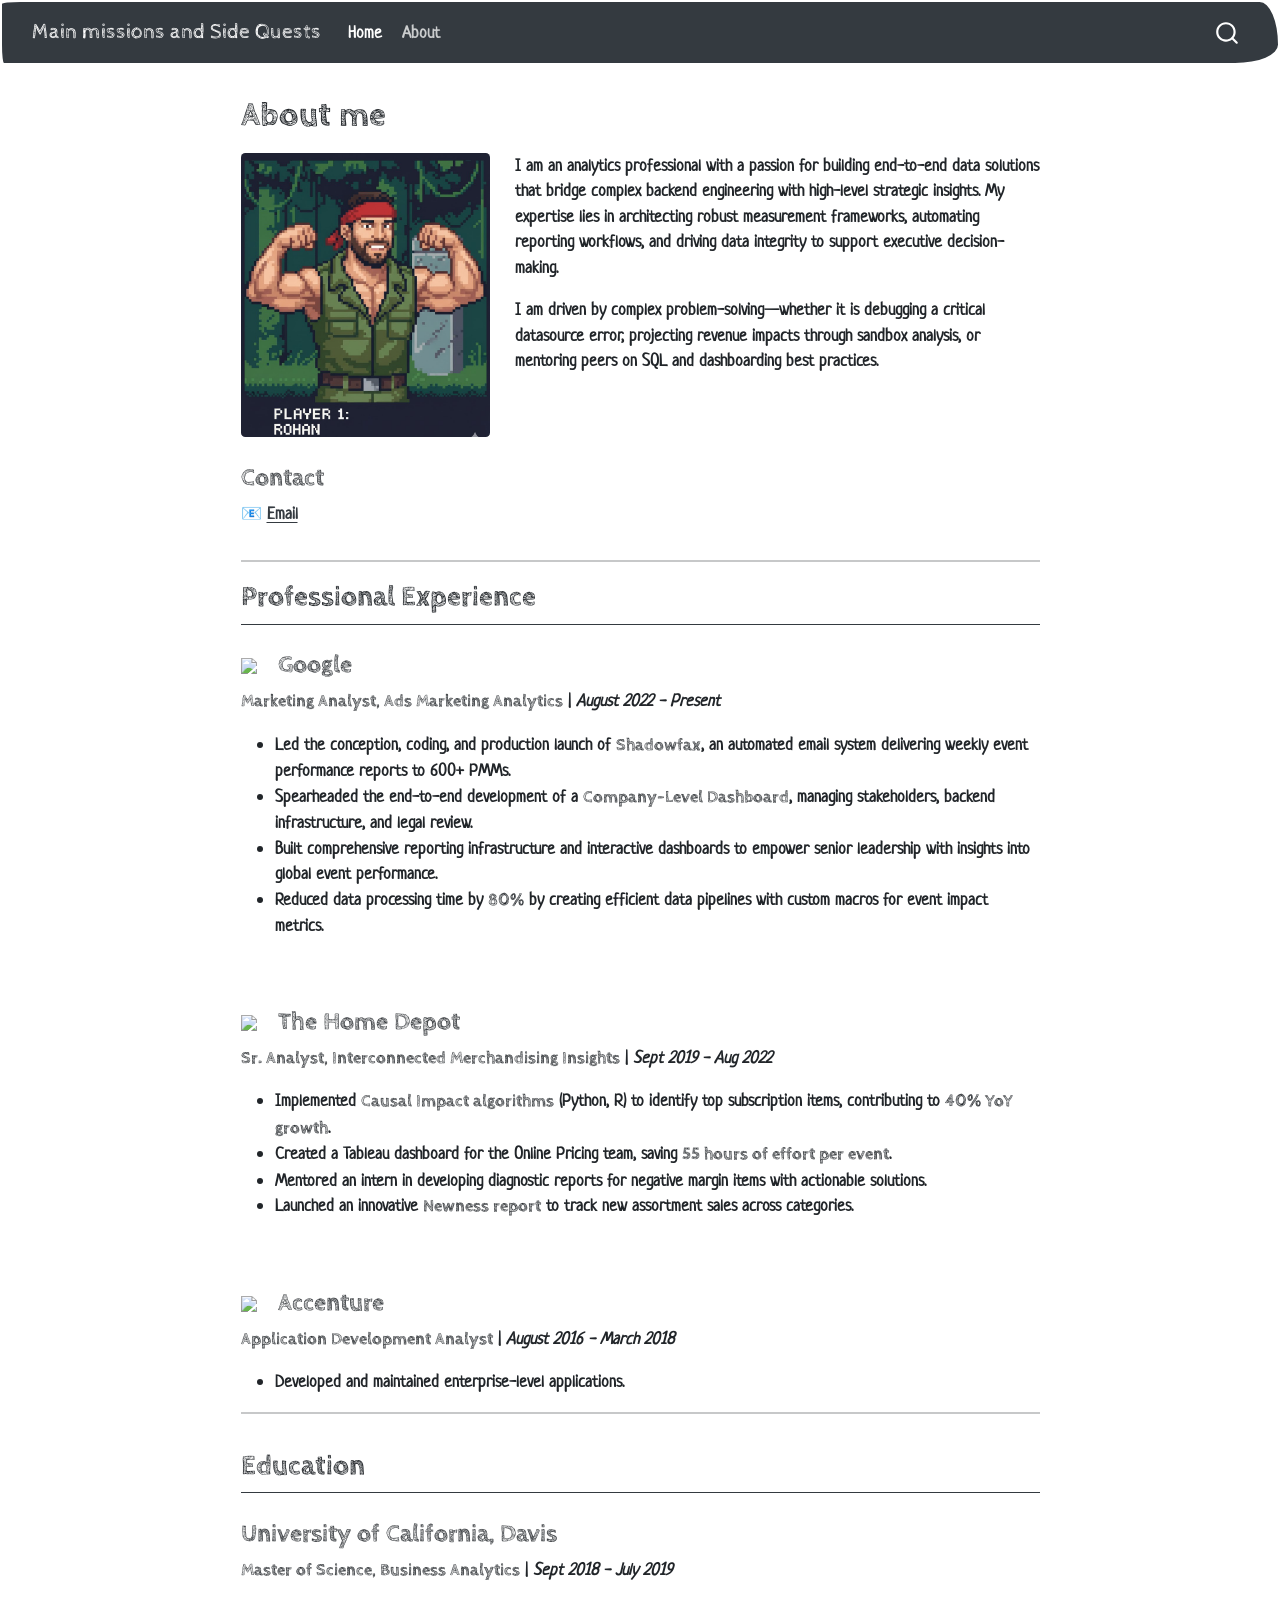
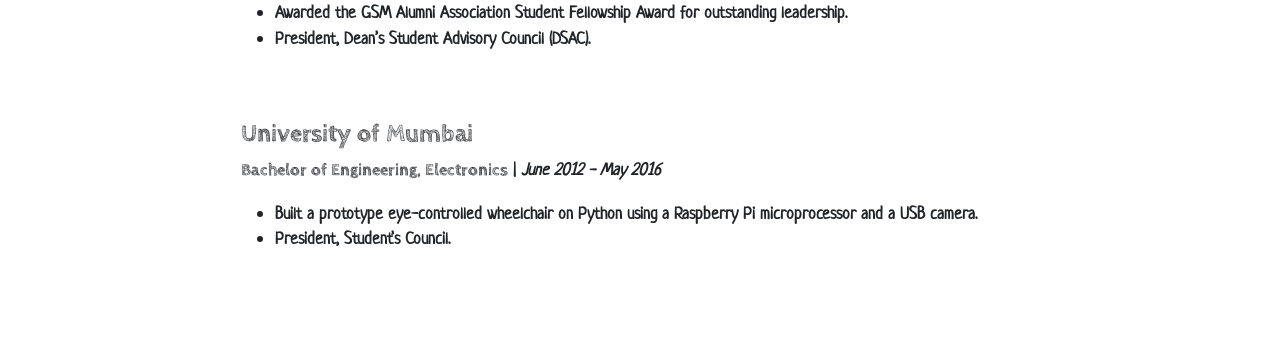
==== commit e1bcbfb4: "Built site for gh-pages" ====
--- a/about.html
+++ b/about.html
@@ -183,7 +183,7 @@
 <section id="education" class="level2">
 <h2 class="anchored" data-anchor-id="education">Education</h2>
 <section id="university-of-california-davis" class="level3">
-<h3 class="anchored" data-anchor-id="university-of-california-davis"><img src="https://upload.wikimedia.org/wikipedia/commons/thumb/6/67/UCD_GSM_logo.PNG/320px-UCD_GSM_logo.PNG" width="80" style="vertical-align:middle; margin-right:15px;"> University of California, Davis</h3>
+<h3 class="anchored" data-anchor-id="university-of-california-davis">University of California, Davis</h3>
 <p><strong>Master of Science, Business Analytics</strong> | <em>Sept 2018 - July 2019</em></p>
 <ul>
 <li>Awarded the GSM Alumni Association Student Fellowship Award for outstanding leadership.</li>
@@ -192,7 +192,7 @@
 <p><br></p>
 </section>
 <section id="university-of-mumbai" class="level3">
-<h3 class="anchored" data-anchor-id="university-of-mumbai"><img src="https://upload.wikimedia.org/wikipedia/commons/thumb/3/34/University_of_Mumbai_logo.png/320px-University_of_Mumbai_logo.png" width="60" style="vertical-align:middle; margin-right:15px;"> University of Mumbai</h3>
+<h3 class="anchored" data-anchor-id="university-of-mumbai">University of Mumbai</h3>
 <p><strong>Bachelor of Engineering, Electronics</strong> | <em>June 2012 - May 2016</em></p>
 <ul>
 <li>Built a prototype eye-controlled wheelchair on Python using a Raspberry Pi microprocessor and a USB camera.</li>
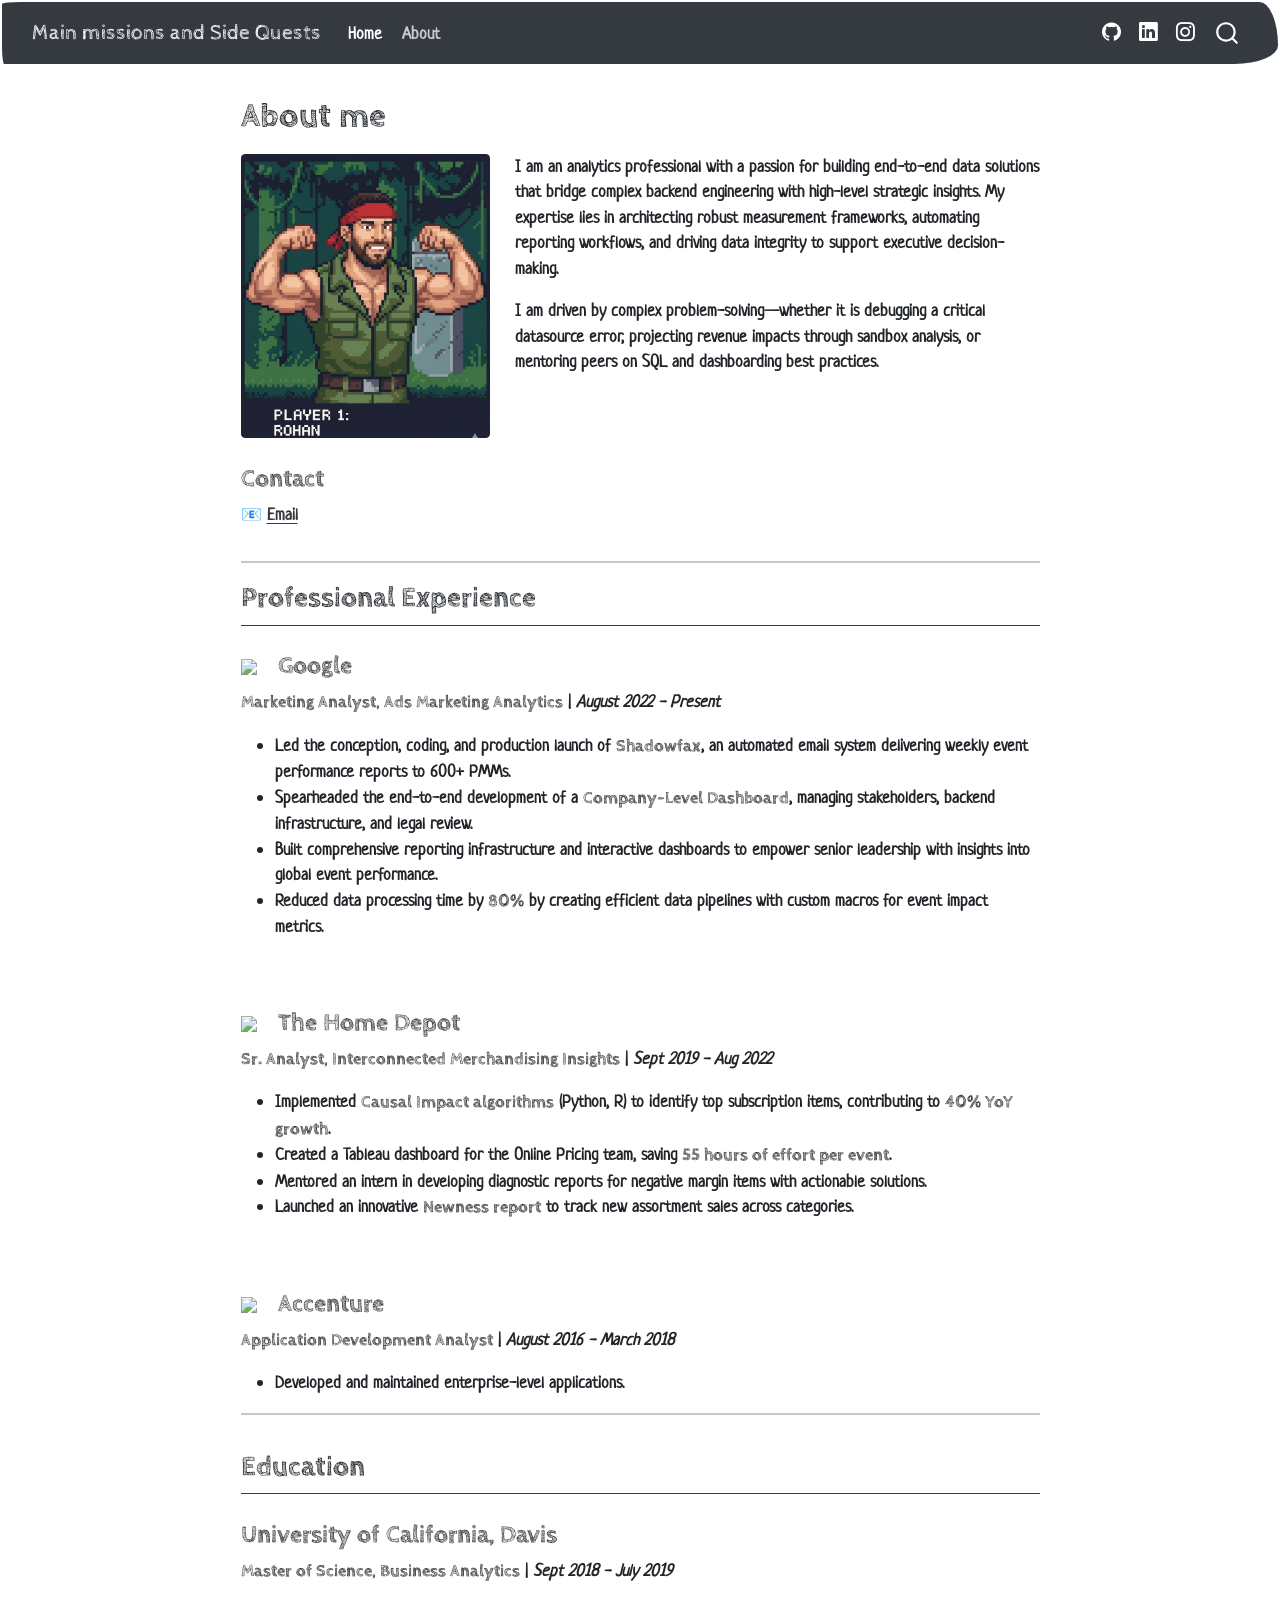
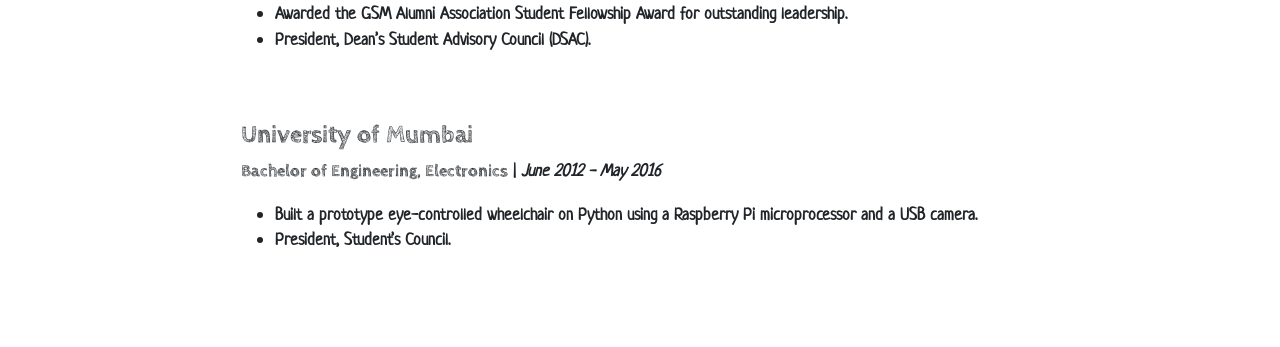
==== commit bc2ed0b7: "Built site for gh-pages" ====
--- a/about.html
+++ b/about.html
@@ -100,6 +100,23 @@
 <span class="menu-text">About</span></a>
   </li>  
 </ul>
+            <ul class="navbar-nav navbar-nav-scroll ms-auto">
+  <li class="nav-item compact">
+    <a class="nav-link" href="https://github.com/RohanRanshinge"> <i class="bi bi-github" role="img" aria-label="GitHub">
+</i> 
+<span class="menu-text"></span></a>
+  </li>  
+  <li class="nav-item compact">
+    <a class="nav-link" href="https://linkedin.com/in/rohanranshinge"> <i class="bi bi-linkedin" role="img" aria-label="LinkedIn">
+</i> 
+<span class="menu-text"></span></a>
+  </li>  
+  <li class="nav-item compact">
+    <a class="nav-link" href="https://instagram.com/kingdomofrohan"> <i class="bi bi-instagram" role="img" aria-label="Instagram">
+</i> 
+<span class="menu-text"></span></a>
+  </li>  
+</ul>
           </div> <!-- /navcollapse -->
             <div class="quarto-navbar-tools">
 </div>
@@ -138,7 +155,7 @@
 <p><img src="RohanContra.jpg" class="rounded img-fluid"></p>
 <section id="contact" class="level3">
 <h3 class="anchored" data-anchor-id="contact">Contact</h3>
-<p>📧 <a href="mailto:rohnshinge@gmail.com">Email</a></p>
+<p>📧 <a href="mailto:contact@rohanranshinge.com">Email</a></p>
 </section>
 </div>
 <div class="g-col-12 g-col-md-8">
@@ -277,7 +294,7 @@
     }
       var localhostRegex = new RegExp(/^(?:http|https):\/\/localhost\:?[0-9]*\//);
       var mailtoRegex = new RegExp(/^mailto:/);
-        var filterRegex = new RegExp("https:\/\/rohanranshinge\.github\.io\/");
+        var filterRegex = new RegExp("https:\/\/rohanranshinge\.com\/");
       var isInternal = (href) => {
           return filterRegex.test(href) || localhostRegex.test(href) || mailtoRegex.test(href);
       }
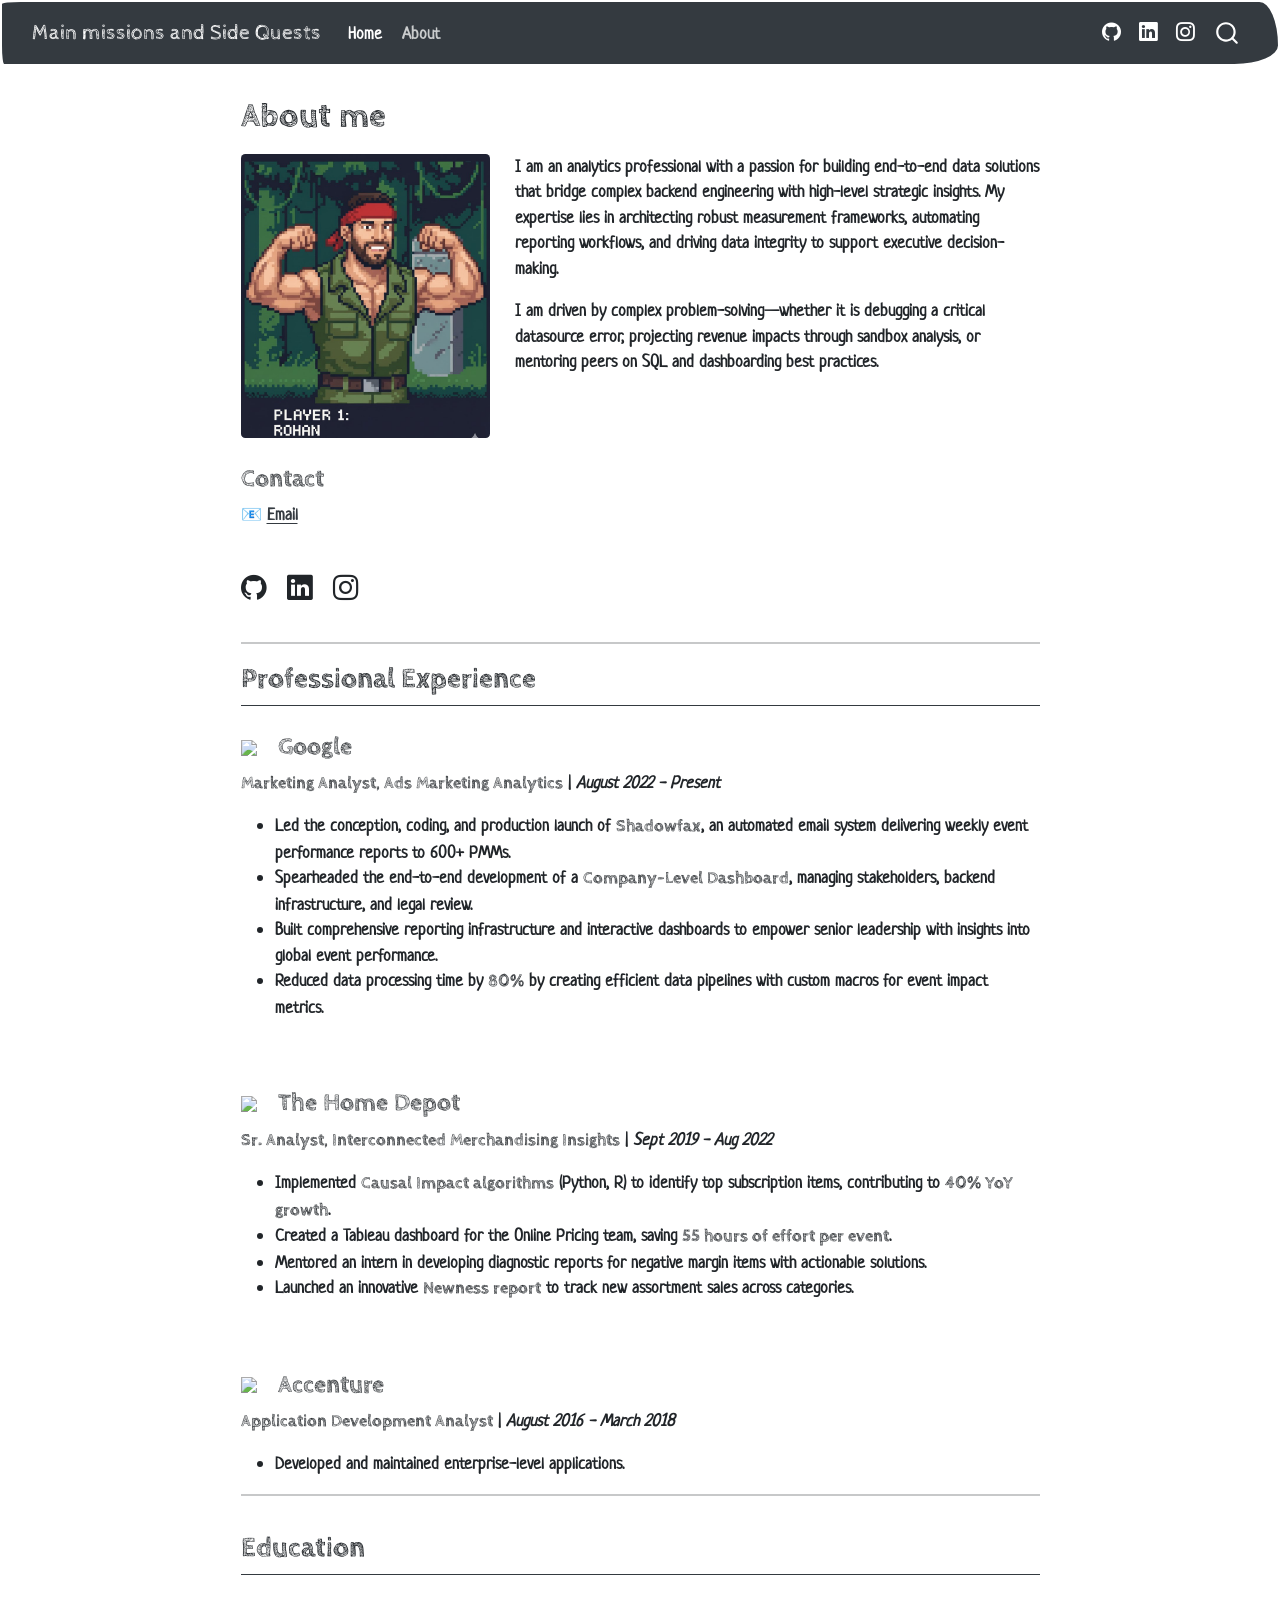
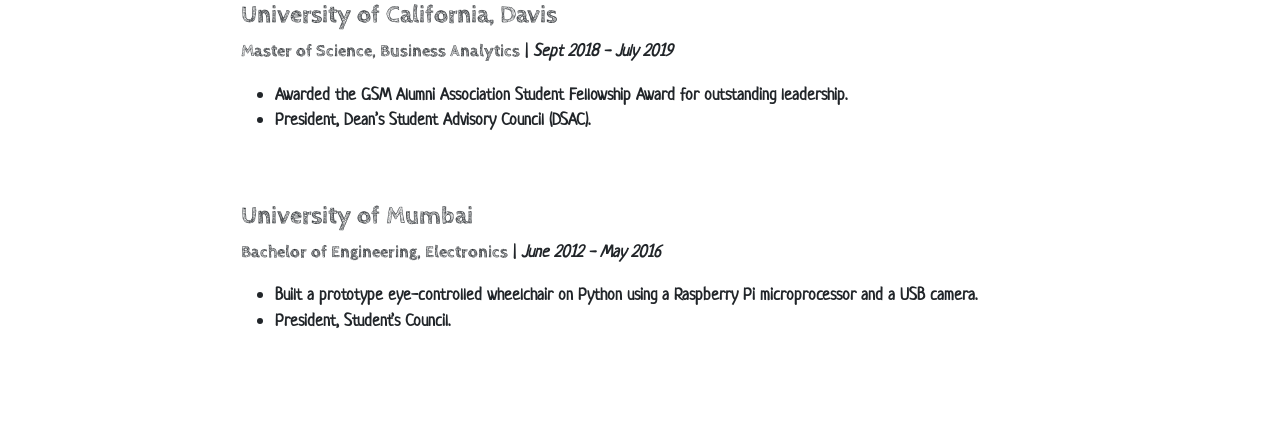
==== commit 3d7701a8: "Built site for gh-pages" ====
--- a/about.html
+++ b/about.html
@@ -156,6 +156,7 @@
 <section id="contact" class="level3">
 <h3 class="anchored" data-anchor-id="contact">Contact</h3>
 <p>📧 <a href="mailto:contact@rohanranshinge.com">Email</a></p>
+<p><br> <a href="https://github.com/RohanRanshinge" target="_blank" style="color: inherit; margin-right: 15px; text-decoration: none;"><i class="bi bi-github" style="font-size: 1.5rem;"></i></a> <a href="https://linkedin.com/in/rohanranshinge00" target="_blank" style="color: inherit; margin-right: 15px; text-decoration: none;"><i class="bi bi-linkedin" style="font-size: 1.5rem;"></i></a> <a href="https://instagram.com/kingdomofrohan" target="_blank" style="color: inherit; text-decoration: none;"><i class="bi bi-instagram" style="font-size: 1.5rem;"></i></a></p>
 </section>
 </div>
 <div class="g-col-12 g-col-md-8">
